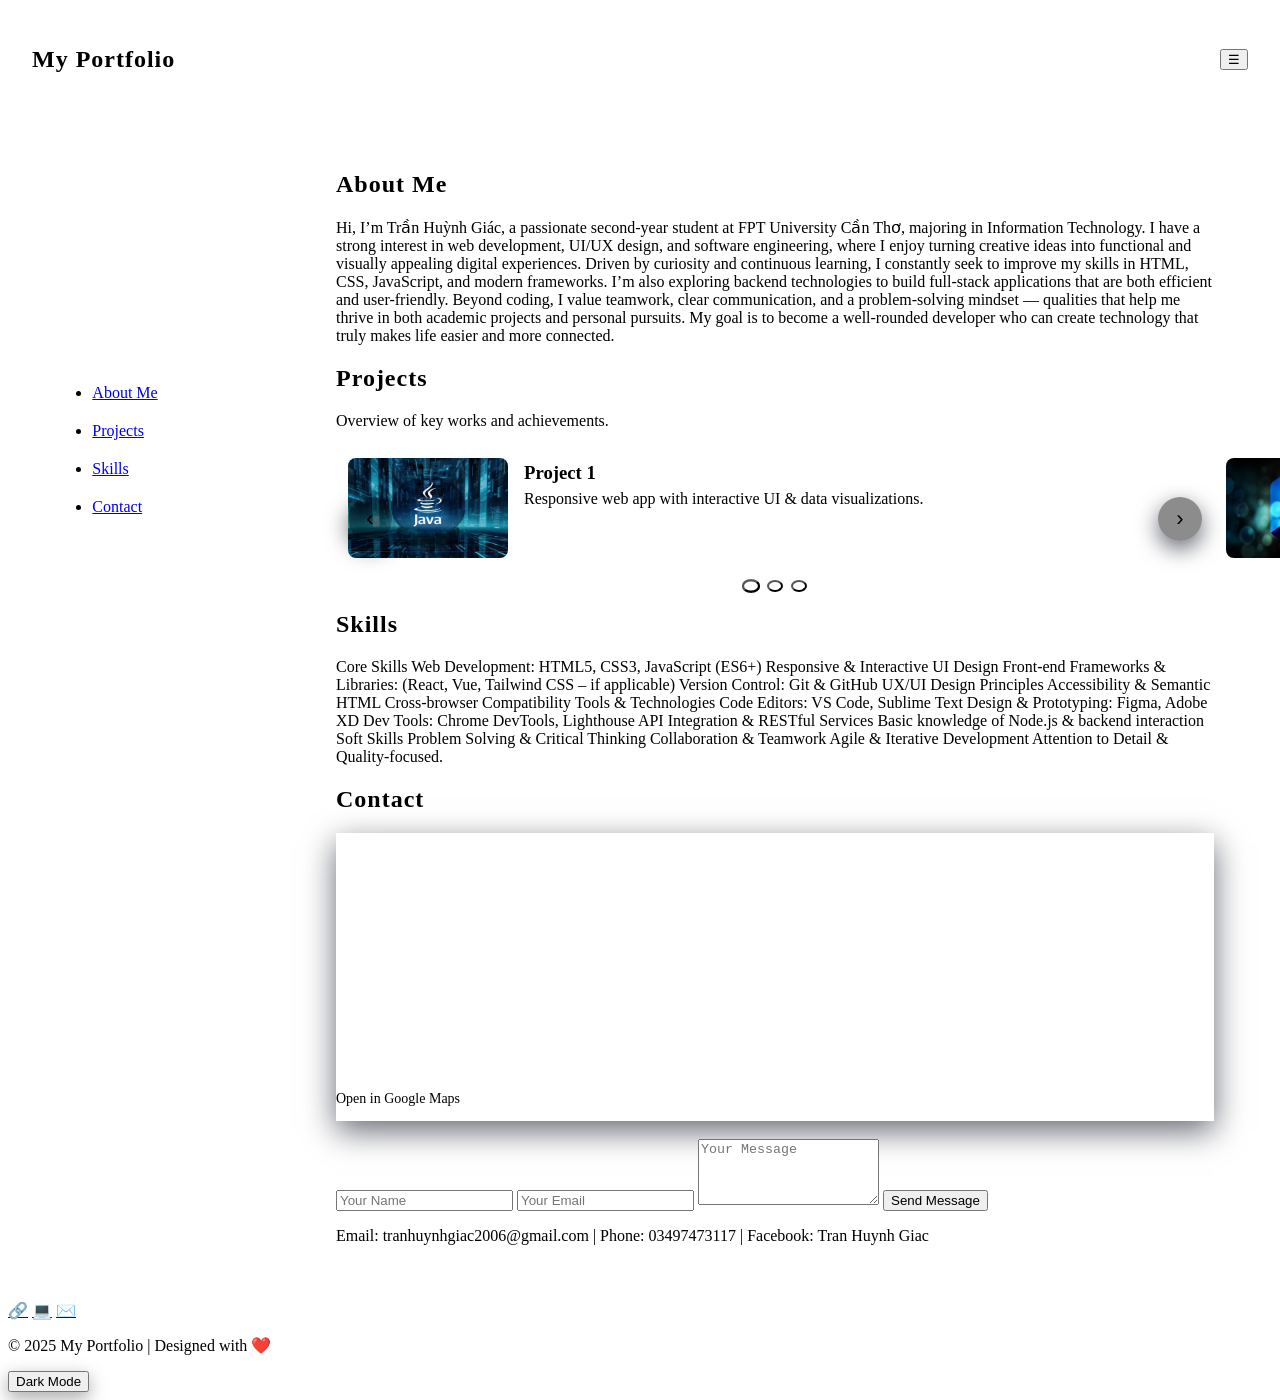
==== index.html @ c66e1636 "s" ====
<!DOCTYPE html>
<html lang="en">
<head>
  <meta charset="UTF-8">
  <meta name="viewport" content="width=device-width,initial-scale=1">
  <title>My Portfolio — Tran Huynh Giac - BiTrux</title>
  <meta name="description" content="Portfolio of LOQ — web developer and designer. Showcasing projects, skills, and ways to get in touch.">
  <meta name="keywords" content="portfolio, web developer, UI, UX, JavaScript, HTML, CSS, projects">
  <meta name="author" content="LOQ">
  <meta name="theme-color" content="#0b132b">
  <!-- preload main stylesheet for faster render -->
  <link rel="preload" href="css/main.css" as="style">
  <link href="https://fonts.googleapis.com/css2?family=Saira+Extra+Condensed:wght@400;600&display=swap" rel="stylesheet">
  <link rel="stylesheet" href="css/main.css">
  <link rel="stylesheet" href="css/style.css">

  <!-- Open Graph / Social Preview -->
  <meta property="og:title" content="My Portfolio — LOQ">
  <meta property="og:description" content="Portfolio of LOQ — web developer and designer. Explore projects, case studies and contact info.">
  <meta property="og:image" content="https://yourdomain.com/images/og-image.jpg">
  <meta property="og:type" content="website">
  <meta property="og:url" content="https://yourdomain.com/">

  <!-- Twitter Card -->
  <meta name="twitter:card" content="summary_large_image">
  <meta name="twitter:title" content="My Portfolio — LOQ">
  <meta name="twitter:description" content="Portfolio of LOQ — web developer and designer. Explore projects, case studies and contact info.">
  <meta name="twitter:image" content="https://yourdomain.com/images/og-image.jpg">

  <!-- Structured Data (JSON-LD) -->
  <script type="application/ld+json">
  {
    "@context": "https://schema.org",
    "@graph": [
      {
        "@type": "Person",
        "name": "LOQ",
        "url": "https://yourdomain.com/",
        "image": "https://yourdomain.com/images/og-image.jpg",
        "jobTitle": "Web Developer",
        "description": "Portfolio of LOQ — web developer and designer. Showcasing projects, skills, and ways to get in touch.",
        "sameAs": [
          "https://github.com/yourusername",
          "https://www.linkedin.com/in/yourprofile"
        ]
      },
      {
        "@type": "WebSite",
        "name": "My Portfolio — LOQ",
        "url": "https://yourdomain.com/",
        "description": "Portfolio of LOQ — web developer and designer. Explore projects, case studies and contact info.",
        "publisher": {
          "@type": "Organization",
          "name": "LOQ",
          "logo": {
            "@type": "ImageObject",
            "url": "https://yourdomain.com/images/og-image.jpg"
          }
        }
      }
    ]
  }
  </script>

  <!-- Favicon (replace with your favicon file) -->
  <link rel="icon" href="images/favicon.ico" type="image/x-icon">
</head>
<body data-theme="dark">
  <!-- Mobile Header -->
  <header>
    <h2>My Portfolio</h2>
    <button class="menu-toggle" aria-controls="sidebar" aria-expanded="false" aria-label="Toggle navigation menu" type="button">&#9776;</button>
  </header>

  <!-- Navigation -->
  <nav id="sidebar" role="navigation" aria-label="Main navigation">
    <ul>
      <li><a href="#about">About Me</a></li>
      <li><a href="#projects">Projects</a></li>
      <li><a href="#skills">Skills</a></li>
      <li><a href="#contact">Contact</a></li>
    </ul>
  </nav>

  <!-- Main Content -->
  <div class="container">
    <main role="main">
      <section id="about" class="reveal">
        <h1>About Me</h1>
        <p>Hi, I’m Trần Huỳnh Giác, a passionate second-year student at FPT University Cần Thơ, majoring in Information Technology.
I have a strong interest in web development, UI/UX design, and software engineering, where I enjoy turning creative ideas into functional and visually appealing digital experiences.

Driven by curiosity and continuous learning, I constantly seek to improve my skills in HTML, CSS, JavaScript, and modern frameworks. I’m also exploring backend technologies to build full-stack applications that are both efficient and user-friendly.

Beyond coding, I value teamwork, clear communication, and a problem-solving mindset — qualities that help me thrive in both academic projects and personal pursuits. My goal is to become a well-rounded developer who can create technology that truly makes life easier and more connected.</p>
      </section>

      <section id="projects" class="reveal">
        <h1>Projects</h1>
        <p>Overview of key works and achievements.</p>
        <!-- Carousel -->
        <div class="carousel" aria-roledescription="carousel">
          <div class="carousel-track">
            <div class="slide" role="group" aria-label="Project 1">
              <a href="project1.html" class="slide-link" aria-label="Open Project 1 details">
                <img class="slide-media" src="images/P1-1.jpg" alt="Project 1 screenshot" loading="lazy" decoding="async" width="480" height="300" />
                <div class="slide-content">
                  <h3>Project 1</h3>
                  <p class="project-desc">Responsive web app with interactive UI &amp; data visualizations.</p>
                  <span class="view-btn" role="presentation">View Details</span>
                </div>
              </a>
            </div>
            <div class="slide" role="group" aria-label="Project 2">
              <a href="project2.html" class="slide-link" aria-label="Open Project 2 details">
                <img class="slide-media" src="images/P2-1.jpg" alt="Project 2 screenshot" loading="lazy" decoding="async" width="480" height="300" />
                <div class="slide-content">
                  <h3>Project 2</h3>
                  <p class="project-desc">CMS-style project demonstrating API integration and auth.</p>
                  <span class="view-btn" role="presentation">View Details</span>
                </div>
              </a>
            </div>
            <div class="slide" role="group" aria-label="Project 3">
              <a href="project3.html" class="slide-link" aria-label="Open Project 3 details">
                <img class="slide-media" src="images/P3-1.jpg" alt="Project 3 illustration" loading="lazy" decoding="async" width="480" height="300" />
                <div class="slide-content">
                  <h3>Project 3</h3>
                  <p class="project-desc">Design-focused case study with prototypes &amp; usability improvements.</p>
                  <span class="view-btn" role="presentation">View Details</span>
                </div>
              </a>
            </div>
          </div>
          <button type="button" class="carousel-nav prev" aria-label="Previous slide">‹</button>
          <button type="button" class="carousel-nav next" aria-label="Next slide">›</button>
          <div class="carousel-dots" role="tablist" aria-label="Project slides"></div>
        </div>
      </section>

      <section id="skills" class="reveal">
        <h1>Skills</h1>
        <p>Core Skills

Web Development: HTML5, CSS3, JavaScript (ES6+)

Responsive & Interactive UI Design

Front-end Frameworks & Libraries: (React, Vue, Tailwind CSS – if applicable)

Version Control: Git & GitHub

UX/UI Design Principles

Accessibility & Semantic HTML

Cross-browser Compatibility

Tools & Technologies

Code Editors: VS Code, Sublime Text

Design & Prototyping: Figma, Adobe XD

Dev Tools: Chrome DevTools, Lighthouse

API Integration & RESTful Services

Basic knowledge of Node.js & backend interaction

Soft Skills

Problem Solving & Critical Thinking

Collaboration & Teamwork

Agile & Iterative Development

Attention to Detail & Quality-focused.</p>
      </section>

      <section id="contact" class="reveal">
        <h1>Contact</h1>
        <!-- Map: change the query (Hanoi, Vietnam) to your city/school if desired -->
        <div class="map-wrapper" role="region" aria-label="Location map">
          <iframe
            src="https://www.google.com/maps?q=CanTho,+Vietnam&output=embed"
            title="Map showing Hanoi, Vietnam"
            aria-label="Map showing Hanoi, Vietnam"
            loading="lazy"
            referrerpolicy="no-referrer-when-downgrade"
          ></iframe>
          <p class="map-link">
            <a href="https://www.google.com/maps?q=Hanoi,+Vietnam" target="_blank" rel="noopener noreferrer">Open in Google Maps</a>
          </p>
        </div>

        <form action="#" method="post" aria-label="Contact form">
          <label class="sr-only" for="contact-name">Your Name</label>
          <input id="contact-name" name="name" type="text" placeholder="Your Name" aria-label="Your name">

          <label class="sr-only" for="contact-email">Your Email</label>
          <input id="contact-email" name="email" type="email" placeholder="Your Email" aria-label="Your email">

          <label class="sr-only" for="contact-message">Your Message</label>
          <textarea id="contact-message" name="message" rows="4" placeholder="Your Message" aria-label="Your message"></textarea>

          <button type="submit">Send Message</button>
        </form>
        <p>Email: tranhuynhgiac2006@gmail.com | Phone: 03497473117 | Facebook: Tran Huynh Giac</p>
      </section>
    </main>
  </div>

  <script src="js/main.js" defer></script>
  <!-- inline script removed — functionality provided by js/main.js -->

  <!-- Footer -->
  <footer>
    <div class="social-links">
      <a href="#" aria-label="LinkedIn">🔗</a>
      <a href="#" aria-label="GitHub">💻</a>
      <a href="#" aria-label="Email">✉️</a>
    </div>
    <p>&copy; 2025 My Portfolio | Designed with ❤️</p>
  </footer>
</body>
</html>
---- css/main.css ----
/* === Updated design tokens (replace original :root block near top) === */
:root{
  --bg: #0b132b;
  --panel: #1c2541;
  --accent: #0096c9;
  --accent-contrast: #003e57;
  --secondary: #4bcffa;
  --text: #eef2f6;
  --muted: #9aa7c0;
  --muted-2: #6e7a90;
  --radius: 10px;
  --header-height: 64px;
  --container-max: 1200px;
  --transition-fast: 160ms;
  --transition-medium: 300ms;
  --shadow-soft: 0 6px 18px rgba(2,8,23,0.45);
  --focus-ring: 3px;
  --breakpoint-sm: 600px;
  --breakpoint-md: 768px;
  --nav-font-size: 16px;
  --nav-font-weight: 600;
  --nav-letter-spacing: 0.6px;
  --nav-gap: 12px;
  --nav-cta-padding: 10px 14px;
}

*{box-sizing:border-box}
body{
  margin:0;
  font-family:'Saira Extra Condensed',sans-serif;
  background:var(--bg);
  color:var(--text);
  -webkit-font-smoothing:antialiased;
  -moz-osx-font-smoothing:grayscale;
  line-height:1.5;
  scroll-behavior:smooth;
  padding-top: var(--header-height);
  overflow-x: hidden; /* Thêm dòng này để ngăn cuộn ngang */
}

/* header */
header,.site-header{display:flex;justify-content:space-between;align-items:center;padding:18px 24px;background:linear-gradient(180deg, rgba(28,37,65,0.92), var(--panel));position:sticky;top:0;z-index:100;transition:padding .3s ease,background-color .3s ease,box-shadow .3s ease}
header h2,.site-header .logo{transition:font-size .3s ease}
body.scrolled header,body.scrolled .site-header{padding:8px 20px;background:rgba(12,18,36,.98);box-shadow:0 6px 20px rgba(0,0,0,.55)}
body.scrolled header h2{font-size:18px}
body.scrolled .site-header .logo{font-size:16px}

/* layout */
.container{max-width:var(--container-max);margin:0 auto;padding:0 18px}
main{padding:40px 20px}
@media(min-width:768px){.container{display:flex}nav{width:250px;background:var(--panel);height:100vh;padding:20px;position:fixed;top:0;left:0;display:flex;flex-direction:column;justify-content:center;align-items:center}nav ul{display:flex;flex-direction:column;gap:20px;padding:0;margin:0}main{margin-left:270px;padding:40px}} 
@media(max-width:767px){header{padding:10px 20px}header h2{font-size:22px;color:var(--accent)}.menu-toggle{font-size:28px}nav{position:fixed;top:var(--header-height);left:0;width:100%;transform:translateY(-100%);transition:transform .3s;box-shadow:0 2px 10px rgba(0,0,0,.5)}nav.active{transform:translateY(0)}main{padding:80px 20px}}

/* typography & focus */
h1,h2{letter-spacing:1px}
a:focus,button:focus,input:focus{outline:3px solid var(--accent);outline-offset:3px}

/* nav links */
nav ul li a{
  text-decoration: none;
  color: var(--text);                /* higher contrast for readability */
  font-size: var(--nav-font-size);
  font-weight: var(--nav-font-weight);
  letter-spacing: var(--nav-letter-spacing);
  text-transform: none; /* set to uppercase if you prefer UI with caps */
  padding: 10px 14px;                 /* larger touch target */
  border-radius: 10px;                /* nicer hover/focus shape */
  display: inline-flex;             /* ensures padding applies */
  align-items: center;
  gap: 8px;
  transition: background var(--transition-fast), color var(--transition-fast), transform var(--transition-fast), box-shadow var(--transition-fast);
}
nav ul li a:hover,
nav ul li a:focus {
  background: rgba(255,255,255,0.03);
  color: var(--accent);
  transform: translateY(-2px);
  box-shadow: 0 6px 18px rgba(0,0,0,0.35);
}
/* visible active state for current page */
nav ul li a[aria-current="true"],
nav ul li a.active {
  background: linear-gradient(90deg, rgba(0,150,201,0.12), rgba(75,207,250,0.06));
  color: var(--accent);
  font-weight: 700;
  box-shadow: inset 0 -2px 0 rgba(0,0,0,0.06), 0 6px 18px rgba(0,0,0,0.28);
}

/* project card (single definition) */
.project-card{background:var(--panel);padding:20px;border-radius:10px;box-shadow:0 4px 10px rgba(0,0,0,.4);margin:15px 0;transition:transform .3s}
.project-card:hover{transform:translateY(-5px)}
.project-card a.project-link{display:block;color:inherit;text-decoration:none;padding:12px}
.project-card a.project-link h3{margin:0 0 6px;color:var(--text)}
.project-card .project-desc{color:var(--muted);margin-bottom:10px}
.view-btn{display:inline-block;background:linear-gradient(90deg,var(--accent),var(--secondary));border:none;box-shadow:var(--shadow-soft);color:#fff;padding:10px 14px;border-radius:10px;text-decoration:none;font-size:14px;transition:transform var(--transition-fast), box-shadow var(--transition-fast);font-weight:700;letter-spacing:.2px}
.view-btn:hover{transform:translateY(-3px);box-shadow:0 10px 30px rgba(0,0,0,0.45)}
.project-card a.project-link:focus{outline:3px solid var(--accent);outline-offset:4px}

/* back-home */
.back-home-button{position:fixed;top:calc(var(--header-height) + 12px);left:16px;background:var(--accent);color:#fff;padding:8px 12px;border-radius:10px;text-decoration:none;z-index:2200;box-shadow:0 6px 16px rgba(0,0,0,.4);font-weight:600;font-size:14px;transition:background .18s,transform .08s}
.back-home-button:hover{background:var(--secondary);transform:translateY(-2px)}
@media(max-width:480px){.back-home-button{top:12px;left:12px;padding:7px 10px;font-size:13px}}
@media (max-width: 767px) {
  :root { --header-height: 56px; }
  .back-home-button { top: calc(var(--header-height) + 8px); left: 12px; }
}

/* map */
.map-wrapper{width:100%;margin:12px 0 18px;border-radius:var(--radius);overflow:hidden;box-shadow:0 10px 30px rgba(2,8,23,.6)}
.map-wrapper iframe{display:block;width:100%;height:250px;border:0}
.map-link{margin-top:8px;font-size:14px}
.map-link a{color:var(--accent);text-decoration:none}
.map-link a:hover{color:var(--secondary);text-decoration:underline}
.map-placeholder{
  position:relative;
  width:100%;
  height:250px;
  display:flex; align-items:center; justify-content:center;
  border-radius: var(--radius); overflow:hidden;
  background: linear-gradient(135deg, rgba(0,0,0,0.22), rgba(0,0,0,0.12));
  box-shadow: var(--shadow-soft);
}
.map-placeholder img{ width:100%; height:100%; object-fit:cover; display:block; filter: contrast(.95) saturate(.95); }
.map-placeholder .load-map-btn{
  position:absolute; z-index:2;
  padding:10px 14px; border-radius:8px;
  background: rgba(0,0,0,0.6); color:#fff; border: 1px solid rgba(255,255,255,0.06);
  font-weight:700;
}

/* carousel */
.carousel{position:relative;width:100%;margin:12px 0;--arrow-size:44px}
.carousel-track{display:flex;transition:transform .45s cubic-bezier(.2,.9,.3,1);will-change:transform}
.slide{min-width:100%;flex-shrink:0;padding:12px;box-sizing:border-box;display:flex;gap:16px;align-items:center}
.slide-link{display:flex;gap:16px;align-items:center;text-decoration:none;color:inherit;width:100%}
.slide-media{width:160px;height:100px;background:linear-gradient(135deg,rgba(0,170,255,.12),rgba(75,207,250,.06));border-radius:8px;display:flex;align-items:center;justify-content:center;color:var(--accent);font-weight:700;font-size:14px;flex:0 0 160px}
.slide-content h3{margin:0 0 6px;color:var(--text)}
.slide-content .project-desc{margin:0 0 10px;color:var(--muted)}
.carousel-nav{position:absolute;top:50%;transform:translateY(-50%);width:var(--arrow-size);height:var(--arrow-size);border-radius:50%;border:none;background:rgba(0,0,0,0.45);color:var(--text);font-size:22px;display:flex;align-items:center;justify-content:center;cursor:pointer;box-shadow:0 8px 22px rgba(2,8,23,.6);transition:transform var(--transition-fast), background var(--transition-fast);z-index:5}
.carousel-nav:hover{transform:translateY(-6%)}
.carousel-nav.prev{left:12px}
.carousel-nav.next{right:12px}
.carousel-dots{display:flex;gap:8px;justify-content:center;margin-top:10px}
.carousel-dots button{width:12px;height:12px;background: rgba(255,255,255,0.08);border-radius:50%;}
.carousel-dots button[aria-selected="true"]{background: var(--text); transform: scale(1.15);}
@media(max-width:600px){.slide{flex-direction:column;align-items:flex-start}.slide-media{width:100%;height:140px;flex:0 0 auto}.carousel-nav.prev{left:8px}.carousel-nav.next{right:8px}}

/* Ensure media/images don't cause horizontal scroll */
img, iframe { max-width: 100%; height: auto; display: block; }

/* Very small screens: avoid overflow, reduce paddings & font-size */
@media (max-width: 374px) {
  header, .site-header { padding: 8px 12px; }
  header h2 { font-size: 18px; }
  main { padding: 12px 12px; }
  .slide-media { height: 110px; }
  .carousel-nav { --arrow-size: 36px; width: 36px; height: 36px; font-size: 18px; }
  nav ul li a { font-size: 18px; }
  .view-btn { padding: 6px 10px; font-size: 13px; }
  .back-home-button { padding: 6px 8px; font-size: 13px; }
}

/* Respect user preference for reduced motion */
@media (prefers-reduced-motion: reduce) {
  * { transition: none !important; animation: none !important; scroll-behavior: auto !important; }
}

/* hint to browser for smoother transforms */
.carousel-track {
  will-change: transform;
  backface-visibility: hidden;
  transform: translateZ(0);
}
.slide-media {
  image-rendering: optimizeQuality;
}

/* reveal */
.reveal{opacity:0;transform:translateY(24px);will-change:opacity, transform}
.reveal.active{opacity:1;transform:translateY(0)}

/* theme toggle & back to top button */
#backToTop {
  position: fixed;
  bottom: 30px;
  right: 30px;
  background-color: var(--accent);
  color: #fff;
  border: none;
  border-radius: 50%;
  width: 45px;
  height: 45px;
  font-size: 20px;
  cursor: pointer;
  display: none;
  transition: background 0.3s, transform 0.15s;
  z-index: 2200; /* ensure visible above other elements */
}
#backToTop:focus { outline: 3px solid var(--accent); outline-offset: 3px; }
#backToTop:hover { transform: translateY(-4px); }

.theme-toggle {
  position: fixed;
  bottom: 30px;
  left: 30px;
  background-color: var(--accent);
  border: none;
  color: #fff;
  border-radius: 20px;
  padding: 10px 15px;
  cursor: pointer;
  font-size: 14px;
  transition: background 0.3s, transform 0.12s;
  z-index: 2200;
}
.theme-toggle:hover { transform: translateY(-3px); }
.theme-toggle[aria-pressed="true"] { box-shadow: 0 6px 18px rgba(0,0,0,0.35); }

/* Responsive gallery: prevent overflow and ensure two-up on desktop */
.gallery { display:flex; flex-wrap:wrap; gap:12px; }
.gallery img { width:100%; max-width:calc(50% - 12px); height:auto; border-radius:var(--radius); object-fit:cover; display:block; }
@media (max-width: 600px) {
  .gallery img { max-width:100%; }
}

/* form focus utility handled in style.css */

/* Utility: screen-reader only */
.sr-only{
  position: absolute !important;
  width:1px; height:1px;
  padding:0; margin:-1px;
  overflow:hidden; clip:rect(0,0,0,0);
  white-space:nowrap; border:0;
}

/* Form controls: cleaner and accessible */
input[type="text"], input[type="email"], textarea, select {
  background: rgba(255,255,255,0.02);
  border: 1px solid rgba(255,255,255,0.06);
  padding: 10px 12px;
  border-radius: 8px;
  color: var(--text);
  width: 100%;
  transition: box-shadow var(--transition-fast), border-color var(--transition-fast);
}
input:focus, textarea:focus, select:focus { border-color: var(--accent); box-shadow: 0 6px 18px rgba(0,150,201,0.10); }

/* Small screens tweaks */
@media (max-width: 600px) {
  header, .site-header { padding:12px 16px; }
  .container { padding: 0 12px; }
  nav ul li a { padding: 12px 16px; font-size: 18px; }
}

/* Very small devices: reduce heavy visuals for perf */
@media (max-width: 420px) {
  .view-btn, .project-card, .carousel-nav { box-shadow: none; }
  .carousel-track { transition: none; }
}

/* Logo & header microcopy */
.logo {
  display:inline-flex;
  align-items:center;
  gap:10px;
  font-weight:800;
  letter-spacing:1px;
  font-size:20px;
  color:var(--text);
  text-decoration:none;
}
.logo img{ width:36px; height:36px; border-radius:8px; object-fit:cover; }

/* Mobile menu toggle (hamburger) */
.menu-toggle {
  background: transparent;
  border: 1px solid rgba(255,255,255,0.04);
  color: var(--text);
  padding: 8px 10px;
  border-radius: 10px;
  display: inline-flex;
  align-items: center;
  justify-content: center;
  gap:8px;
  cursor: pointer;
  font-size: 20px;
}
.menu-toggle:focus-visible { outline: var(--focus-ring) solid var(--accent); outline-offset: 3px; }

/* Skip link for keyboard users */
.skip-link {
  position: absolute;
  left: -9999px;
  top: auto;
  width: 1px;
  height: 1px;
  overflow: hidden;
}
.skip-link:focus,
.skip-link:active {
  left: 12px;
  top: 12px;
  width: auto;
  height: auto;
  background: var(--panel);
  color: var(--text);
  padding: 8px 12px;
  border-radius: 8px;
  z-index: 9999;
  box-shadow: var(--shadow-soft);
}

/* Projects grid - professional layout */
.projects-grid {
  display: grid;
  grid-template-columns: repeat(1,1fr);
  gap: 18px;
}
@media (min-width: 768px) {
  .projects-grid { grid-template-columns: repeat(2, 1fr);}
  #sidebar { position: fixed; top: var(--header-height); left: 0; width: 250px; height: calc(100vh - var(--header-height)); background: var(--panel); padding: 20px; display: flex; flex-direction: column; justify-content: center; align-items: center; z-index: 10 }
}
@media (min-width: 1100px) {
  .projects-grid { grid-template-columns: repeat(3, 1fr); }
}

/* Card minor polish */
.project-card {
  border: 1px solid rgba(255,255,255,0.03);
  overflow: hidden;
  transition: transform var(--transition-medium), box-shadow var(--transition-medium);
}
.project-card .project-meta { font-size:13px; color:var(--muted); margin-top:8px; }

/* Secondary / outline button */
.btn-secondary {
  display:inline-block;
  background: transparent;
  color: var(--text);
  border: 1px solid rgba(255,255,255,0.08);
  padding: 8px 12px;
  border-radius: 10px;
  transition: background var(--transition-fast), transform var(--transition-fast);
}
.btn-secondary:hover { background: rgba(255,255,255,0.02); transform: translateY(-2px); }

/* Form feedback */
.form-error {
  background: linear-gradient(90deg, rgba(255,40,40,0.06), rgba(255,40,40,0.02));
  border-left: 4px solid rgba(255,40,40,0.8);
  color: #ffdede;
  padding: 10px 12px;
  border-radius: 6px;
  margin-top: 8px;
  font-size: 14px;
}
.form-success {
  background: linear-gradient(90deg, rgba(16,200,120,0.06), rgba(16,200,120,0.02));
  border-left: 4px solid rgba(16,200,120,0.9);
  color: #e9fff4;
  padding: 10px 12px;
  border-radius: 6px;
  margin-top: 8px;
  font-size: 14px;
}

/* Footer & social */
footer {
  padding: 28px 18px;
  background: linear-gradient(180deg, rgba(8,12,20,0.95), rgba(15,20,32,0.98));
  color: var(--muted);
  border-top: 1px solid rgba(255,255,255,0.02);
}
.footer-inner { max-width: var(--container-max); margin: 0 auto; display:flex; gap:18px; align-items:center; justify-content:space-between; padding:0 12px; flex-wrap:wrap; }
.social-list { display:flex; gap:12px; align-items:center; }
.social-list a {
  display:inline-flex; align-items:center; justify-content:center;
  width:40px; height:40px; border-radius:8px;
  background: rgba(255,255,255,0.02); color:var(--text);
  text-decoration:none; transition: transform var(--transition-fast), background var(--transition-fast);
}
.social-list a:hover { transform: translateY(-4px); background: linear-gradient(90deg, rgba(255,255,255,0.03), rgba(255,255,255,0.01)); }

/* Back to top: visible toggle */
#backToTop.show { display: inline-flex; align-items:center; justify-content:center; }

/* Kbd styling */
kbd {
  background: rgba(255,255,255,0.04);
  border: 1px solid rgba(255,255,255,0.06);
  padding: 2px 6px;
  border-radius: 6px;
  font-weight:700;
  font-size: 12px;
}

/* Accessible focus styles for carousel controls & dots */
.carousel-nav:focus-visible,
.carousel-dots button:focus-visible {
  outline: var(--focus-ring) solid var(--accent);
  outline-offset: 3px;
  box-shadow: 0 8px 24px rgba(0,0,0,0.45);
}

/* Nav: refined typography, spacing and CTA button */
header .site-header,
header .site-header nav,
.site-header nav {
  display: flex;
  align-items: center;
  gap: var(--nav-gap);
}

/* centralize nav list presentation for both top header and sidebar */
nav ul {
  list-style: none;
  padding: 0;
  margin: 0;
  display: flex;
  gap: var(--nav-gap);
  align-items: center;
  flex-wrap: wrap;
}

/* individual nav item */
nav ul li {
  margin: 0;
}

/* small secondary nav button */
.nav-btn-secondary {
  background: transparent;
  border: 1px solid rgba(255,255,255,0.06);
  padding: 8px 10px;
  border-radius: 10px;
  color: var(--text);
  font-weight: 600;
}
.nav-btn-secondary:hover { background: rgba(255,255,255,0.02); transform: translateY(-2px); }

/* group for header actions (right side): theme toggle, CTA, menu toggle */
.nav-actions {
  display: inline-flex;
  align-items: center;
  gap: 10px;
}

/* CTA button design for header nav */
.nav-cta, .nav-cta:link, .nav-cta:visited {
  display: inline-flex;
  align-items: center;
  justify-content: center;
  padding: var(--nav-cta-padding);
  border-radius: 10px;
  background: linear-gradient(90deg, var(--accent), var(--secondary));
  color: #fff;
  font-weight: 800;
  text-decoration: none;
  border: none;
  box-shadow: var(--shadow-soft);
  transition: transform var(--transition-fast), box-shadow var(--transition-fast), filter var(--transition-fast);
}
.nav-cta:hover {
  transform: translateY(-3px);
  filter: saturate(1.03);
  box-shadow: 0 12px 30px rgba(0,0,0,0.45);
}
.nav-cta:focus-visible {
  outline: var(--focus-ring) solid var(--accent);
  outline-offset: 3px;
}

/* ===== Header-specific navigation (top bar) ===== */
/* Make header nav behave as a compact horizontal menu when placed in the top header */
.site-header {
  align-items: center;
  gap: 18px;
}

/* Header nav container: horizontal, no heavy background so it sits inline with logo */
.site-header nav {
  display: flex;
  align-items: center;
  gap: var(--nav-gap);
  background: transparent;
  padding: 0;
  margin-left: 8px;
}

/* Ensure the list inside header is horizontal and wraps nicely on small widths */
.site-header nav ul {
  display: flex;
  flex-direction: row;
  gap: var(--nav-gap);
  align-items: center;
  margin: 0;
  padding: 0;
}

/* Header link polish: slightly tighter padding for compact header but keeps good touch targets */
.site-header nav ul li a {
  padding: 8px 12px;
  border-radius: 8px;
  font-size: calc(var(--nav-font-size) - 1px);
  font-weight: 600;
  color: var(--text);
  background: transparent;
}

/* Hover / focus in header: subtle glow + accent color */
.site-header nav ul li a:hover,
.site-header nav ul li a:focus {
  background: rgba(255,255,255,0.035);
  color: var(--accent);
  transform: translateY(-1px);
  box-shadow: 0 6px 14px rgba(0,0,0,0.32);
}

/* Active/current item (header) — stronger visual */
.site-header nav ul li a[aria-current="true"],
.site-header nav ul li a.active {
  background: linear-gradient(90deg, rgba(0,150,201,0.10), rgba(75,207,250,0.04));
  color: var(--accent);
  font-weight: 700;
  box-shadow: inset 0 -2px 0 rgba(0,0,0,0.06);
}

/* Keep header actions (right side) aligned */
.site-header .nav-actions {
  margin-left: auto;
  display: inline-flex;
  gap: 10px;
  align-items: center;
}

/* Header CTA smaller padding to fit header layout but remain tappable */
.site-header .nav-cta {
  padding: 8px 12px;
  border-radius: 8px;
  font-size: 14px;
}

/* Mobile: stack header nav items when menu opens */
@media (max-width: 767px) {
  .site-header nav ul {
    flex-direction: column;
    gap: 8px;
    padding: 8px 6px;
  }
  .site-header .nav-cta { width: 100%; justify-content: center; }
}

/* Small screen refinement */
@media (max-width: 480px) {
  .logo { font-size:18px; }
  .menu-toggle { font-size:22px; padding:8px; }
  .footer-inner { padding:0 8px; gap:10px; }
}

/* ===== Header nav element styles (icons, labels, badges, dropdowns, search) ===== */
.site-header .nav-item {
  position: relative;
  display: inline-flex;
  align-items: center;
  gap: 8px;
  padding: 8px 10px;
  border-radius: 8px;
  cursor: pointer;
  color: var(--text);
  transition: background var(--transition-fast), color var(--transition-fast), transform var(--transition-fast), box-shadow var(--transition-fast);
  user-select: none;
}

/* Icon inside nav items (use inline SVG or <i> element) */
.site-header .nav-item .nav-icon {
  width: 18px;
  height: 18px;
  display: inline-flex;
  align-items: center;
  justify-content: center;
  color: var(--muted-2);
  flex: 0 0 18px;
}

/* Label text */
.site-header .nav-item .nav-label {
  font-size: 14px;
  font-weight: 600;
  color: inherit;
  white-space: nowrap;
}

/* small notification badge */
.site-header .nav-badge {
  display: inline-block;
  min-width: 20px;
  padding: 2px 6px;
  font-size: 12px;
  font-weight: 700;
  border-radius: 999px;
  background: var(--secondary);
  color: #08141a; /* darkish text to contrast light badges across themes */
  box-shadow: 0 6px 18px rgba(0,0,0,0.22);
}

/* hover / focus for nav items */
.site-header .nav-item:hover,
.site-header .nav-item:focus-within {
  background: rgba(255,255,255,0.035);
  color: var(--accent);
  transform: translateY(-1px);
  box-shadow: 0 8px 20px rgba(0,0,0,0.28);
}

/* accessible focus ring */
.site-header .nav-item:focus-visible {
  outline: var(--focus-ring) solid var(--accent);
  outline-offset: 4px;
  border-radius: 8px;
}

/* Dropdown panel for items that open a submenu */
.nav-dropdown {
  position: absolute;
  top: calc(100% + 8px);
  left: 0;
  min-width: 220px;
  background: linear-gradient(180deg, rgba(28,37,65,0.96), var(--panel));
  border-radius: 10px;
  padding: 8px;
  box-shadow: var(--shadow-soft);
  display: none;
  z-index: 120;
  border: 1px solid rgba(255,255,255,0.03);
}

/* show dropdown when parent has .open */
.site-header .nav-item.open > .nav-dropdown { display: block; }

/* dropdown link styles */
.nav-dropdown a {
  display: block;
  padding: 8px 10px;
  color: var(--text);
  text-decoration: none;
  border-radius: 6px;
  transition: background var(--transition-fast), color var(--transition-fast);
}
.nav-dropdown a:hover,
.nav-dropdown a:focus { background: rgba(255,255,255,0.02); color: var(--accent); }

/* inline search inside header */
.site-header .nav-search {
  display: inline-flex;
  align-items: center;
  gap: 8px;
  padding: 6px 8px;
  border-radius: 8px;
  background: rgba(255,255,255,0.02);
  border: 1px solid rgba(255,255,255,0.03);
}
.site-header .nav-search input {
  background: transparent;
  border: none;
  color: var(--text);
  padding: 4px 6px;
  font-size: 14px;
  min-width: 120px;
}
.site-header .nav-search input::placeholder { color: var(--muted-2); }
.site-header .nav-search input:focus { outline: none; }

/* small caret icon for items with submenu */
.site-header .nav-item .caret {
  width: 12px; height: 12px; display:inline-block; color:var(--muted-2);
  transform-origin: center;
  transition: transform var(--transition-fast);
}
.site-header .nav-item.open .caret { transform: rotate(180deg); color: var(--accent); }

/* compact variant for header (used when space is tight) */
.site-header.compact .nav-item { padding: 6px 8px; }
.site-header.compact .nav-search input { min-width: 80px; }

/* responsive adjustments */
@media (max-width: 767px) {
  .site-header .nav-item { width: 100%; padding: 10px 12px; }
  .site-header .nav-label { font-size: 15px; }
  .site-header .nav-badge { margin-left: auto; }
  .nav-dropdown { position: static; box-shadow: none; border: none; margin-top: 6px; }
  .site-header .nav-search { width: 100%; padding: 8px; }
}

/* ===== Header nav element refinements (icons, svg, dropdown animation, aria states) ===== */

/* Make inline SVGs inherit the current color for easy theming */
.site-header .nav-icon,
.site-header .nav-icon svg {
  width: 18px;
  height: 18px;
  display: inline-block;
  flex: 0 0 18px;
  color: var(--muted-2);
  fill: currentColor;              /* svg icons use currentColor */
}

/* stronger icon color on hover/focus */
.site-header .nav-item:hover .nav-icon,
.site-header .nav-item:focus-within .nav-icon {
  color: var(--accent);
}

/* Truncate long labels on narrow headers */
.site-header .nav-label {
  max-width: 160px;
  overflow: hidden;
  text-overflow: ellipsis;
  white-space: nowrap;
  display: inline-block;
}

/* Badge contrast: ensure readable on all themes */
.site-header .nav-badge {
  background: var(--secondary);
  color: #08141a; /* darkish text to contrast light badges across themes */
  font-size: 12px;
  padding: 2px 6px;
  min-width: 20px;
  text-align: center;
}

/* Animated dropdown reveal (subtle and prefers-reduced-motion aware) */
.nav-dropdown {
  opacity: 0;
  transform: translateY(6px) scale(0.995);
  transition: opacity var(--transition-fast) ease, transform var(--transition-fast) ease;
  will-change: opacity, transform;
}
.site-header .nav-item.open > .nav-dropdown {
  display: block;
  opacity: 1;
  transform: translateY(0) scale(1);
}

/* aria-expanded state styling for clickable items */
.site-header .nav-item[aria-expanded="true"] {
  background: linear-gradient(90deg, rgba(0,150,201,0.06), rgba(75,207,250,0.03));
  color: var(--accent);
  box-shadow: 0 8px 20px rgba(0,0,0,0.22);
}

/* keyboard users: make nav-item focus more visible when using keyboard navigation */
.site-header .nav-item:focus-visible {
  outline: var(--focus-ring) solid var(--accent);
  outline-offset: 4px;
  border-radius: 8px;
}

/* Compact / small-screen label behavior */
@media (max-width: 480px) {
  .site-header .nav-label { display: none; } /* show only icons on very small screens */
  .site-header .nav-item { padding: 8px; }
  .site-header .nav-icon { width: 20px; height: 20px; flex: 0 0 20px; }
}

/* Accessibility: ensure dropdown is visually hidden when not open (fallback) */
.site-header .nav-item .nav-dropdown[aria-hidden="true"] { display: none !important; }
---- css/main.css ----
/* === Updated design tokens (replace original :root block near top) === */
:root{
  --bg: #0b132b;
  --panel: #1c2541;
  --accent: #0096c9;
  --accent-contrast: #003e57;
  --secondary: #4bcffa;
  --text: #eef2f6;
  --muted: #9aa7c0;
  --muted-2: #6e7a90;
  --radius: 10px;
  --header-height: 64px;
  --container-max: 1200px;
  --transition-fast: 160ms;
  --transition-medium: 300ms;
  --shadow-soft: 0 6px 18px rgba(2,8,23,0.45);
  --focus-ring: 3px;
  --breakpoint-sm: 600px;
  --breakpoint-md: 768px;
  --nav-font-size: 16px;
  --nav-font-weight: 600;
  --nav-letter-spacing: 0.6px;
  --nav-gap: 12px;
  --nav-cta-padding: 10px 14px;
}

*{box-sizing:border-box}
body{
  margin:0;
  font-family:'Saira Extra Condensed',sans-serif;
  background:var(--bg);
  color:var(--text);
  -webkit-font-smoothing:antialiased;
  -moz-osx-font-smoothing:grayscale;
  line-height:1.5;
  scroll-behavior:smooth;
  padding-top: var(--header-height);
  overflow-x: hidden; /* Thêm dòng này để ngăn cuộn ngang */
}

/* header */
header,.site-header{display:flex;justify-content:space-between;align-items:center;padding:18px 24px;background:linear-gradient(180deg, rgba(28,37,65,0.92), var(--panel));position:sticky;top:0;z-index:100;transition:padding .3s ease,background-color .3s ease,box-shadow .3s ease}
header h2,.site-header .logo{transition:font-size .3s ease}
body.scrolled header,body.scrolled .site-header{padding:8px 20px;background:rgba(12,18,36,.98);box-shadow:0 6px 20px rgba(0,0,0,.55)}
body.scrolled header h2{font-size:18px}
body.scrolled .site-header .logo{font-size:16px}

/* layout */
.container{max-width:var(--container-max);margin:0 auto;padding:0 18px}
main{padding:40px 20px}
@media(min-width:768px){.container{display:flex}nav{width:250px;background:var(--panel);height:100vh;padding:20px;position:fixed;top:0;left:0;display:flex;flex-direction:column;justify-content:center;align-items:center}nav ul{display:flex;flex-direction:column;gap:20px;padding:0;margin:0}main{margin-left:270px;padding:40px}} 
@media(max-width:767px){header{padding:10px 20px}header h2{font-size:22px;color:var(--accent)}.menu-toggle{font-size:28px}nav{position:fixed;top:var(--header-height);left:0;width:100%;transform:translateY(-100%);transition:transform .3s;box-shadow:0 2px 10px rgba(0,0,0,.5)}nav.active{transform:translateY(0)}main{padding:80px 20px}}

/* typography & focus */
h1,h2{letter-spacing:1px}
a:focus,button:focus,input:focus{outline:3px solid var(--accent);outline-offset:3px}

/* nav links */
nav ul li a{
  text-decoration: none;
  color: var(--text);                /* higher contrast for readability */
  font-size: var(--nav-font-size);
  font-weight: var(--nav-font-weight);
  letter-spacing: var(--nav-letter-spacing);
  text-transform: none; /* set to uppercase if you prefer UI with caps */
  padding: 10px 14px;                 /* larger touch target */
  border-radius: 10px;                /* nicer hover/focus shape */
  display: inline-flex;             /* ensures padding applies */
  align-items: center;
  gap: 8px;
  transition: background var(--transition-fast), color var(--transition-fast), transform var(--transition-fast), box-shadow var(--transition-fast);
}
nav ul li a:hover,
nav ul li a:focus {
  background: rgba(255,255,255,0.03);
  color: var(--accent);
  transform: translateY(-2px);
  box-shadow: 0 6px 18px rgba(0,0,0,0.35);
}
/* visible active state for current page */
nav ul li a[aria-current="true"],
nav ul li a.active {
  background: linear-gradient(90deg, rgba(0,150,201,0.12), rgba(75,207,250,0.06));
  color: var(--accent);
  font-weight: 700;
  box-shadow: inset 0 -2px 0 rgba(0,0,0,0.06), 0 6px 18px rgba(0,0,0,0.28);
}

/* project card (single definition) */
.project-card{background:var(--panel);padding:20px;border-radius:10px;box-shadow:0 4px 10px rgba(0,0,0,.4);margin:15px 0;transition:transform .3s}
.project-card:hover{transform:translateY(-5px)}
.project-card a.project-link{display:block;color:inherit;text-decoration:none;padding:12px}
.project-card a.project-link h3{margin:0 0 6px;color:var(--text)}
.project-card .project-desc{color:var(--muted);margin-bottom:10px}
.view-btn{display:inline-block;background:linear-gradient(90deg,var(--accent),var(--secondary));border:none;box-shadow:var(--shadow-soft);color:#fff;padding:10px 14px;border-radius:10px;text-decoration:none;font-size:14px;transition:transform var(--transition-fast), box-shadow var(--transition-fast);font-weight:700;letter-spacing:.2px}
.view-btn:hover{transform:translateY(-3px);box-shadow:0 10px 30px rgba(0,0,0,0.45)}
.project-card a.project-link:focus{outline:3px solid var(--accent);outline-offset:4px}

/* back-home */
.back-home-button{position:fixed;top:calc(var(--header-height) + 12px);left:16px;background:var(--accent);color:#fff;padding:8px 12px;border-radius:10px;text-decoration:none;z-index:2200;box-shadow:0 6px 16px rgba(0,0,0,.4);font-weight:600;font-size:14px;transition:background .18s,transform .08s}
.back-home-button:hover{background:var(--secondary);transform:translateY(-2px)}
@media(max-width:480px){.back-home-button{top:12px;left:12px;padding:7px 10px;font-size:13px}}
@media (max-width: 767px) {
  :root { --header-height: 56px; }
  .back-home-button { top: calc(var(--header-height) + 8px); left: 12px; }
}

/* map */
.map-wrapper{width:100%;margin:12px 0 18px;border-radius:var(--radius);overflow:hidden;box-shadow:0 10px 30px rgba(2,8,23,.6)}
.map-wrapper iframe{display:block;width:100%;height:250px;border:0}
.map-link{margin-top:8px;font-size:14px}
.map-link a{color:var(--accent);text-decoration:none}
.map-link a:hover{color:var(--secondary);text-decoration:underline}
.map-placeholder{
  position:relative;
  width:100%;
  height:250px;
  display:flex; align-items:center; justify-content:center;
  border-radius: var(--radius); overflow:hidden;
  background: linear-gradient(135deg, rgba(0,0,0,0.22), rgba(0,0,0,0.12));
  box-shadow: var(--shadow-soft);
}
.map-placeholder img{ width:100%; height:100%; object-fit:cover; display:block; filter: contrast(.95) saturate(.95); }
.map-placeholder .load-map-btn{
  position:absolute; z-index:2;
  padding:10px 14px; border-radius:8px;
  background: rgba(0,0,0,0.6); color:#fff; border: 1px solid rgba(255,255,255,0.06);
  font-weight:700;
}

/* carousel */
.carousel{position:relative;width:100%;margin:12px 0;--arrow-size:44px}
.carousel-track{display:flex;transition:transform .45s cubic-bezier(.2,.9,.3,1);will-change:transform}
.slide{min-width:100%;flex-shrink:0;padding:12px;box-sizing:border-box;display:flex;gap:16px;align-items:center}
.slide-link{display:flex;gap:16px;align-items:center;text-decoration:none;color:inherit;width:100%}
.slide-media{width:160px;height:100px;background:linear-gradient(135deg,rgba(0,170,255,.12),rgba(75,207,250,.06));border-radius:8px;display:flex;align-items:center;justify-content:center;color:var(--accent);font-weight:700;font-size:14px;flex:0 0 160px}
.slide-content h3{margin:0 0 6px;color:var(--text)}
.slide-content .project-desc{margin:0 0 10px;color:var(--muted)}
.carousel-nav{position:absolute;top:50%;transform:translateY(-50%);width:var(--arrow-size);height:var(--arrow-size);border-radius:50%;border:none;background:rgba(0,0,0,0.45);color:var(--text);font-size:22px;display:flex;align-items:center;justify-content:center;cursor:pointer;box-shadow:0 8px 22px rgba(2,8,23,.6);transition:transform var(--transition-fast), background var(--transition-fast);z-index:5}
.carousel-nav:hover{transform:translateY(-6%)}
.carousel-nav.prev{left:12px}
.carousel-nav.next{right:12px}
.carousel-dots{display:flex;gap:8px;justify-content:center;margin-top:10px}
.carousel-dots button{width:12px;height:12px;background: rgba(255,255,255,0.08);border-radius:50%;}
.carousel-dots button[aria-selected="true"]{background: var(--text); transform: scale(1.15);}
@media(max-width:600px){.slide{flex-direction:column;align-items:flex-start}.slide-media{width:100%;height:140px;flex:0 0 auto}.carousel-nav.prev{left:8px}.carousel-nav.next{right:8px}}

/* Ensure media/images don't cause horizontal scroll */
img, iframe { max-width: 100%; height: auto; display: block; }

/* Very small screens: avoid overflow, reduce paddings & font-size */
@media (max-width: 374px) {
  header, .site-header { padding: 8px 12px; }
  header h2 { font-size: 18px; }
  main { padding: 12px 12px; }
  .slide-media { height: 110px; }
  .carousel-nav { --arrow-size: 36px; width: 36px; height: 36px; font-size: 18px; }
  nav ul li a { font-size: 18px; }
  .view-btn { padding: 6px 10px; font-size: 13px; }
  .back-home-button { padding: 6px 8px; font-size: 13px; }
}

/* Respect user preference for reduced motion */
@media (prefers-reduced-motion: reduce) {
  * { transition: none !important; animation: none !important; scroll-behavior: auto !important; }
}

/* hint to browser for smoother transforms */
.carousel-track {
  will-change: transform;
  backface-visibility: hidden;
  transform: translateZ(0);
}
.slide-media {
  image-rendering: optimizeQuality;
}

/* reveal */
.reveal{opacity:0;transform:translateY(24px);will-change:opacity, transform}
.reveal.active{opacity:1;transform:translateY(0)}

/* theme toggle & back to top button */
#backToTop {
  position: fixed;
  bottom: 30px;
  right: 30px;
  background-color: var(--accent);
  color: #fff;
  border: none;
  border-radius: 50%;
  width: 45px;
  height: 45px;
  font-size: 20px;
  cursor: pointer;
  display: none;
  transition: background 0.3s, transform 0.15s;
  z-index: 2200; /* ensure visible above other elements */
}
#backToTop:focus { outline: 3px solid var(--accent); outline-offset: 3px; }
#backToTop:hover { transform: translateY(-4px); }

.theme-toggle {
  position: fixed;
  bottom: 30px;
  left: 30px;
  background-color: var(--accent);
  border: none;
  color: #fff;
  border-radius: 20px;
  padding: 10px 15px;
  cursor: pointer;
  font-size: 14px;
  transition: background 0.3s, transform 0.12s;
  z-index: 2200;
}
.theme-toggle:hover { transform: translateY(-3px); }
.theme-toggle[aria-pressed="true"] { box-shadow: 0 6px 18px rgba(0,0,0,0.35); }

/* Responsive gallery: prevent overflow and ensure two-up on desktop */
.gallery { display:flex; flex-wrap:wrap; gap:12px; }
.gallery img { width:100%; max-width:calc(50% - 12px); height:auto; border-radius:var(--radius); object-fit:cover; display:block; }
@media (max-width: 600px) {
  .gallery img { max-width:100%; }
}

/* form focus utility handled in style.css */

/* Utility: screen-reader only */
.sr-only{
  position: absolute !important;
  width:1px; height:1px;
  padding:0; margin:-1px;
  overflow:hidden; clip:rect(0,0,0,0);
  white-space:nowrap; border:0;
}

/* Form controls: cleaner and accessible */
input[type="text"], input[type="email"], textarea, select {
  background: rgba(255,255,255,0.02);
  border: 1px solid rgba(255,255,255,0.06);
  padding: 10px 12px;
  border-radius: 8px;
  color: var(--text);
  width: 100%;
  transition: box-shadow var(--transition-fast), border-color var(--transition-fast);
}
input:focus, textarea:focus, select:focus { border-color: var(--accent); box-shadow: 0 6px 18px rgba(0,150,201,0.10); }

/* Small screens tweaks */
@media (max-width: 600px) {
  header, .site-header { padding:12px 16px; }
  .container { padding: 0 12px; }
  nav ul li a { padding: 12px 16px; font-size: 18px; }
}

/* Very small devices: reduce heavy visuals for perf */
@media (max-width: 420px) {
  .view-btn, .project-card, .carousel-nav { box-shadow: none; }
  .carousel-track { transition: none; }
}

/* Logo & header microcopy */
.logo {
  display:inline-flex;
  align-items:center;
  gap:10px;
  font-weight:800;
  letter-spacing:1px;
  font-size:20px;
  color:var(--text);
  text-decoration:none;
}
.logo img{ width:36px; height:36px; border-radius:8px; object-fit:cover; }

/* Mobile menu toggle (hamburger) */
.menu-toggle {
  background: transparent;
  border: 1px solid rgba(255,255,255,0.04);
  color: var(--text);
  padding: 8px 10px;
  border-radius: 10px;
  display: inline-flex;
  align-items: center;
  justify-content: center;
  gap:8px;
  cursor: pointer;
  font-size: 20px;
}
.menu-toggle:focus-visible { outline: var(--focus-ring) solid var(--accent); outline-offset: 3px; }

/* Skip link for keyboard users */
.skip-link {
  position: absolute;
  left: -9999px;
  top: auto;
  width: 1px;
  height: 1px;
  overflow: hidden;
}
.skip-link:focus,
.skip-link:active {
  left: 12px;
  top: 12px;
  width: auto;
  height: auto;
  background: var(--panel);
  color: var(--text);
  padding: 8px 12px;
  border-radius: 8px;
  z-index: 9999;
  box-shadow: var(--shadow-soft);
}

/* Projects grid - professional layout */
.projects-grid {
  display: grid;
  grid-template-columns: repeat(1,1fr);
  gap: 18px;
}
@media (min-width: 768px) {
  .projects-grid { grid-template-columns: repeat(2, 1fr);}
  #sidebar { position: fixed; top: var(--header-height); left: 0; width: 250px; height: calc(100vh - var(--header-height)); background: var(--panel); padding: 20px; display: flex; flex-direction: column; justify-content: center; align-items: center; z-index: 10 }
}
@media (min-width: 1100px) {
  .projects-grid { grid-template-columns: repeat(3, 1fr); }
}

/* Card minor polish */
.project-card {
  border: 1px solid rgba(255,255,255,0.03);
  overflow: hidden;
  transition: transform var(--transition-medium), box-shadow var(--transition-medium);
}
.project-card .project-meta { font-size:13px; color:var(--muted); margin-top:8px; }

/* Secondary / outline button */
.btn-secondary {
  display:inline-block;
  background: transparent;
  color: var(--text);
  border: 1px solid rgba(255,255,255,0.08);
  padding: 8px 12px;
  border-radius: 10px;
  transition: background var(--transition-fast), transform var(--transition-fast);
}
.btn-secondary:hover { background: rgba(255,255,255,0.02); transform: translateY(-2px); }

/* Form feedback */
.form-error {
  background: linear-gradient(90deg, rgba(255,40,40,0.06), rgba(255,40,40,0.02));
  border-left: 4px solid rgba(255,40,40,0.8);
  color: #ffdede;
  padding: 10px 12px;
  border-radius: 6px;
  margin-top: 8px;
  font-size: 14px;
}
.form-success {
  background: linear-gradient(90deg, rgba(16,200,120,0.06), rgba(16,200,120,0.02));
  border-left: 4px solid rgba(16,200,120,0.9);
  color: #e9fff4;
  padding: 10px 12px;
  border-radius: 6px;
  margin-top: 8px;
  font-size: 14px;
}

/* Footer & social */
footer {
  padding: 28px 18px;
  background: linear-gradient(180deg, rgba(8,12,20,0.95), rgba(15,20,32,0.98));
  color: var(--muted);
  border-top: 1px solid rgba(255,255,255,0.02);
}
.footer-inner { max-width: var(--container-max); margin: 0 auto; display:flex; gap:18px; align-items:center; justify-content:space-between; padding:0 12px; flex-wrap:wrap; }
.social-list { display:flex; gap:12px; align-items:center; }
.social-list a {
  display:inline-flex; align-items:center; justify-content:center;
  width:40px; height:40px; border-radius:8px;
  background: rgba(255,255,255,0.02); color:var(--text);
  text-decoration:none; transition: transform var(--transition-fast), background var(--transition-fast);
}
.social-list a:hover { transform: translateY(-4px); background: linear-gradient(90deg, rgba(255,255,255,0.03), rgba(255,255,255,0.01)); }

/* Back to top: visible toggle */
#backToTop.show { display: inline-flex; align-items:center; justify-content:center; }

/* Kbd styling */
kbd {
  background: rgba(255,255,255,0.04);
  border: 1px solid rgba(255,255,255,0.06);
  padding: 2px 6px;
  border-radius: 6px;
  font-weight:700;
  font-size: 12px;
}

/* Accessible focus styles for carousel controls & dots */
.carousel-nav:focus-visible,
.carousel-dots button:focus-visible {
  outline: var(--focus-ring) solid var(--accent);
  outline-offset: 3px;
  box-shadow: 0 8px 24px rgba(0,0,0,0.45);
}

/* Nav: refined typography, spacing and CTA button */
header .site-header,
header .site-header nav,
.site-header nav {
  display: flex;
  align-items: center;
  gap: var(--nav-gap);
}

/* centralize nav list presentation for both top header and sidebar */
nav ul {
  list-style: none;
  padding: 0;
  margin: 0;
  display: flex;
  gap: var(--nav-gap);
  align-items: center;
  flex-wrap: wrap;
}

/* individual nav item */
nav ul li {
  margin: 0;
}

/* small secondary nav button */
.nav-btn-secondary {
  background: transparent;
  border: 1px solid rgba(255,255,255,0.06);
  padding: 8px 10px;
  border-radius: 10px;
  color: var(--text);
  font-weight: 600;
}
.nav-btn-secondary:hover { background: rgba(255,255,255,0.02); transform: translateY(-2px); }

/* group for header actions (right side): theme toggle, CTA, menu toggle */
.nav-actions {
  display: inline-flex;
  align-items: center;
  gap: 10px;
}

/* CTA button design for header nav */
.nav-cta, .nav-cta:link, .nav-cta:visited {
  display: inline-flex;
  align-items: center;
  justify-content: center;
  padding: var(--nav-cta-padding);
  border-radius: 10px;
  background: linear-gradient(90deg, var(--accent), var(--secondary));
  color: #fff;
  font-weight: 800;
  text-decoration: none;
  border: none;
  box-shadow: var(--shadow-soft);
  transition: transform var(--transition-fast), box-shadow var(--transition-fast), filter var(--transition-fast);
}
.nav-cta:hover {
  transform: translateY(-3px);
  filter: saturate(1.03);
  box-shadow: 0 12px 30px rgba(0,0,0,0.45);
}
.nav-cta:focus-visible {
  outline: var(--focus-ring) solid var(--accent);
  outline-offset: 3px;
}

/* ===== Header-specific navigation (top bar) ===== */
/* Make header nav behave as a compact horizontal menu when placed in the top header */
.site-header {
  align-items: center;
  gap: 18px;
}

/* Header nav container: horizontal, no heavy background so it sits inline with logo */
.site-header nav {
  display: flex;
  align-items: center;
  gap: var(--nav-gap);
  background: transparent;
  padding: 0;
  margin-left: 8px;
}

/* Ensure the list inside header is horizontal and wraps nicely on small widths */
.site-header nav ul {
  display: flex;
  flex-direction: row;
  gap: var(--nav-gap);
  align-items: center;
  margin: 0;
  padding: 0;
}

/* Header link polish: slightly tighter padding for compact header but keeps good touch targets */
.site-header nav ul li a {
  padding: 8px 12px;
  border-radius: 8px;
  font-size: calc(var(--nav-font-size) - 1px);
  font-weight: 600;
  color: var(--text);
  background: transparent;
}

/* Hover / focus in header: subtle glow + accent color */
.site-header nav ul li a:hover,
.site-header nav ul li a:focus {
  background: rgba(255,255,255,0.035);
  color: var(--accent);
  transform: translateY(-1px);
  box-shadow: 0 6px 14px rgba(0,0,0,0.32);
}

/* Active/current item (header) — stronger visual */
.site-header nav ul li a[aria-current="true"],
.site-header nav ul li a.active {
  background: linear-gradient(90deg, rgba(0,150,201,0.10), rgba(75,207,250,0.04));
  color: var(--accent);
  font-weight: 700;
  box-shadow: inset 0 -2px 0 rgba(0,0,0,0.06);
}

/* Keep header actions (right side) aligned */
.site-header .nav-actions {
  margin-left: auto;
  display: inline-flex;
  gap: 10px;
  align-items: center;
}

/* Header CTA smaller padding to fit header layout but remain tappable */
.site-header .nav-cta {
  padding: 8px 12px;
  border-radius: 8px;
  font-size: 14px;
}

/* Mobile: stack header nav items when menu opens */
@media (max-width: 767px) {
  .site-header nav ul {
    flex-direction: column;
    gap: 8px;
    padding: 8px 6px;
  }
  .site-header .nav-cta { width: 100%; justify-content: center; }
}

/* Small screen refinement */
@media (max-width: 480px) {
  .logo { font-size:18px; }
  .menu-toggle { font-size:22px; padding:8px; }
  .footer-inner { padding:0 8px; gap:10px; }
}

/* ===== Header nav element styles (icons, labels, badges, dropdowns, search) ===== */
.site-header .nav-item {
  position: relative;
  display: inline-flex;
  align-items: center;
  gap: 8px;
  padding: 8px 10px;
  border-radius: 8px;
  cursor: pointer;
  color: var(--text);
  transition: background var(--transition-fast), color var(--transition-fast), transform var(--transition-fast), box-shadow var(--transition-fast);
  user-select: none;
}

/* Icon inside nav items (use inline SVG or <i> element) */
.site-header .nav-item .nav-icon {
  width: 18px;
  height: 18px;
  display: inline-flex;
  align-items: center;
  justify-content: center;
  color: var(--muted-2);
  flex: 0 0 18px;
}

/* Label text */
.site-header .nav-item .nav-label {
  font-size: 14px;
  font-weight: 600;
  color: inherit;
  white-space: nowrap;
}

/* small notification badge */
.site-header .nav-badge {
  display: inline-block;
  min-width: 20px;
  padding: 2px 6px;
  font-size: 12px;
  font-weight: 700;
  border-radius: 999px;
  background: var(--secondary);
  color: #08141a; /* darkish text to contrast light badges across themes */
  box-shadow: 0 6px 18px rgba(0,0,0,0.22);
}

/* hover / focus for nav items */
.site-header .nav-item:hover,
.site-header .nav-item:focus-within {
  background: rgba(255,255,255,0.035);
  color: var(--accent);
  transform: translateY(-1px);
  box-shadow: 0 8px 20px rgba(0,0,0,0.28);
}

/* accessible focus ring */
.site-header .nav-item:focus-visible {
  outline: var(--focus-ring) solid var(--accent);
  outline-offset: 4px;
  border-radius: 8px;
}

/* Dropdown panel for items that open a submenu */
.nav-dropdown {
  position: absolute;
  top: calc(100% + 8px);
  left: 0;
  min-width: 220px;
  background: linear-gradient(180deg, rgba(28,37,65,0.96), var(--panel));
  border-radius: 10px;
  padding: 8px;
  box-shadow: var(--shadow-soft);
  display: none;
  z-index: 120;
  border: 1px solid rgba(255,255,255,0.03);
}

/* show dropdown when parent has .open */
.site-header .nav-item.open > .nav-dropdown { display: block; }

/* dropdown link styles */
.nav-dropdown a {
  display: block;
  padding: 8px 10px;
  color: var(--text);
  text-decoration: none;
  border-radius: 6px;
  transition: background var(--transition-fast), color var(--transition-fast);
}
.nav-dropdown a:hover,
.nav-dropdown a:focus { background: rgba(255,255,255,0.02); color: var(--accent); }

/* inline search inside header */
.site-header .nav-search {
  display: inline-flex;
  align-items: center;
  gap: 8px;
  padding: 6px 8px;
  border-radius: 8px;
  background: rgba(255,255,255,0.02);
  border: 1px solid rgba(255,255,255,0.03);
}
.site-header .nav-search input {
  background: transparent;
  border: none;
  color: var(--text);
  padding: 4px 6px;
  font-size: 14px;
  min-width: 120px;
}
.site-header .nav-search input::placeholder { color: var(--muted-2); }
.site-header .nav-search input:focus { outline: none; }

/* small caret icon for items with submenu */
.site-header .nav-item .caret {
  width: 12px; height: 12px; display:inline-block; color:var(--muted-2);
  transform-origin: center;
  transition: transform var(--transition-fast);
}
.site-header .nav-item.open .caret { transform: rotate(180deg); color: var(--accent); }

/* compact variant for header (used when space is tight) */
.site-header.compact .nav-item { padding: 6px 8px; }
.site-header.compact .nav-search input { min-width: 80px; }

/* responsive adjustments */
@media (max-width: 767px) {
  .site-header .nav-item { width: 100%; padding: 10px 12px; }
  .site-header .nav-label { font-size: 15px; }
  .site-header .nav-badge { margin-left: auto; }
  .nav-dropdown { position: static; box-shadow: none; border: none; margin-top: 6px; }
  .site-header .nav-search { width: 100%; padding: 8px; }
}

/* ===== Header nav element refinements (icons, svg, dropdown animation, aria states) ===== */

/* Make inline SVGs inherit the current color for easy theming */
.site-header .nav-icon,
.site-header .nav-icon svg {
  width: 18px;
  height: 18px;
  display: inline-block;
  flex: 0 0 18px;
  color: var(--muted-2);
  fill: currentColor;              /* svg icons use currentColor */
}

/* stronger icon color on hover/focus */
.site-header .nav-item:hover .nav-icon,
.site-header .nav-item:focus-within .nav-icon {
  color: var(--accent);
}

/* Truncate long labels on narrow headers */
.site-header .nav-label {
  max-width: 160px;
  overflow: hidden;
  text-overflow: ellipsis;
  white-space: nowrap;
  display: inline-block;
}

/* Badge contrast: ensure readable on all themes */
.site-header .nav-badge {
  background: var(--secondary);
  color: #08141a; /* darkish text to contrast light badges across themes */
  font-size: 12px;
  padding: 2px 6px;
  min-width: 20px;
  text-align: center;
}

/* Animated dropdown reveal (subtle and prefers-reduced-motion aware) */
.nav-dropdown {
  opacity: 0;
  transform: translateY(6px) scale(0.995);
  transition: opacity var(--transition-fast) ease, transform var(--transition-fast) ease;
  will-change: opacity, transform;
}
.site-header .nav-item.open > .nav-dropdown {
  display: block;
  opacity: 1;
  transform: translateY(0) scale(1);
}

/* aria-expanded state styling for clickable items */
.site-header .nav-item[aria-expanded="true"] {
  background: linear-gradient(90deg, rgba(0,150,201,0.06), rgba(75,207,250,0.03));
  color: var(--accent);
  box-shadow: 0 8px 20px rgba(0,0,0,0.22);
}

/* keyboard users: make nav-item focus more visible when using keyboard navigation */
.site-header .nav-item:focus-visible {
  outline: var(--focus-ring) solid var(--accent);
  outline-offset: 4px;
  border-radius: 8px;
}

/* Compact / small-screen label behavior */
@media (max-width: 480px) {
  .site-header .nav-label { display: none; } /* show only icons on very small screens */
  .site-header .nav-item { padding: 8px; }
  .site-header .nav-icon { width: 20px; height: 20px; flex: 0 0 20px; }
}

/* Accessibility: ensure dropdown is visually hidden when not open (fallback) */
.site-header .nav-item .nav-dropdown[aria-hidden="true"] { display: none !important; }
---- css/style.css ----
/* Additional page-level styles moved from inline <style> blocks or overrides.
   Keep this file light; major layout lives in css/main.css. */

html, body {
  -webkit-font-smoothing: antialiased;
  -moz-osx-font-smoothing: grayscale;
}

/* Ensure anchor focus ring consistency */
a:focus, button:focus, input:focus {
  outline: 3px solid var(--accent);
  outline-offset: 3px;
}

/* Visually hidden helper for accessible labels */
.sr-only {
  position: absolute !important;
  width: 1px !important;
  height: 1px !important;
  padding: 0 !important;
  margin: -1px !important;
  overflow: hidden !important;
  clip: rect(0, 0, 0, 0) !important;
  white-space: nowrap !important;
  border: 0 !important;
}
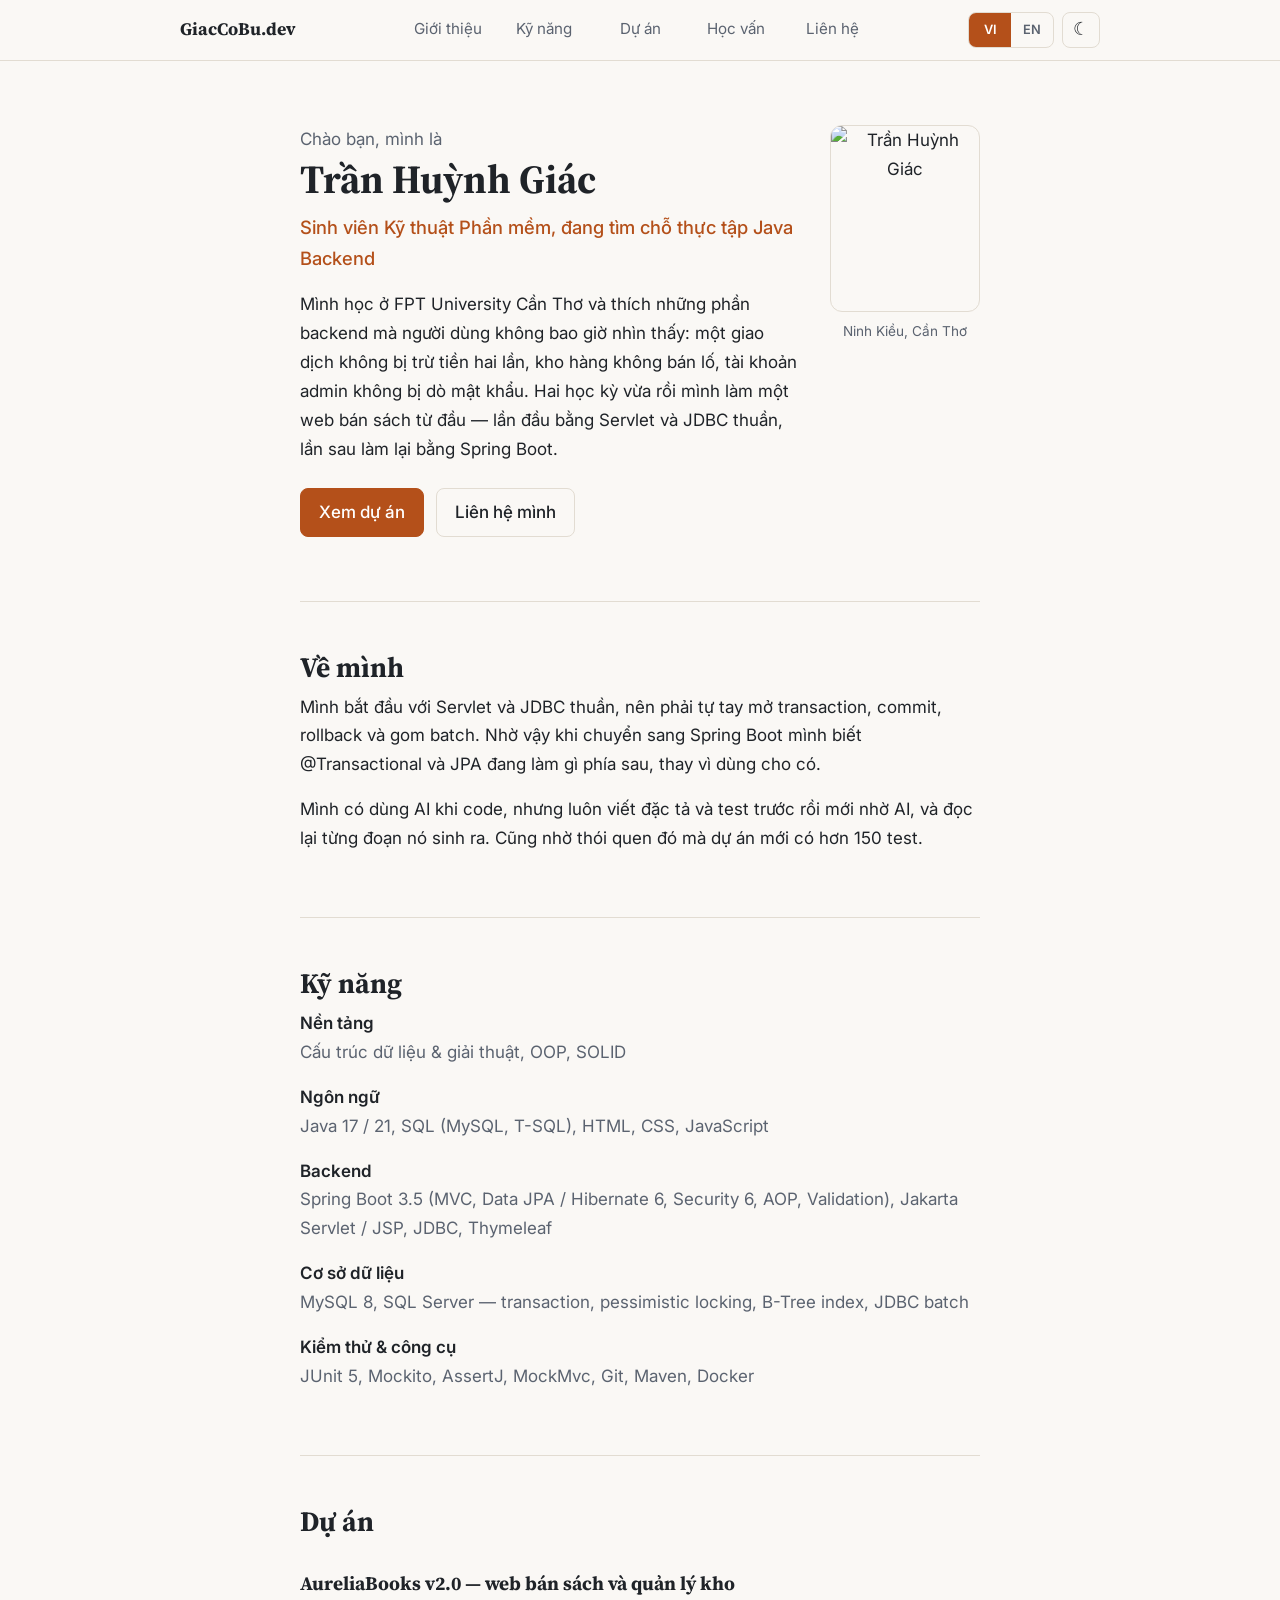
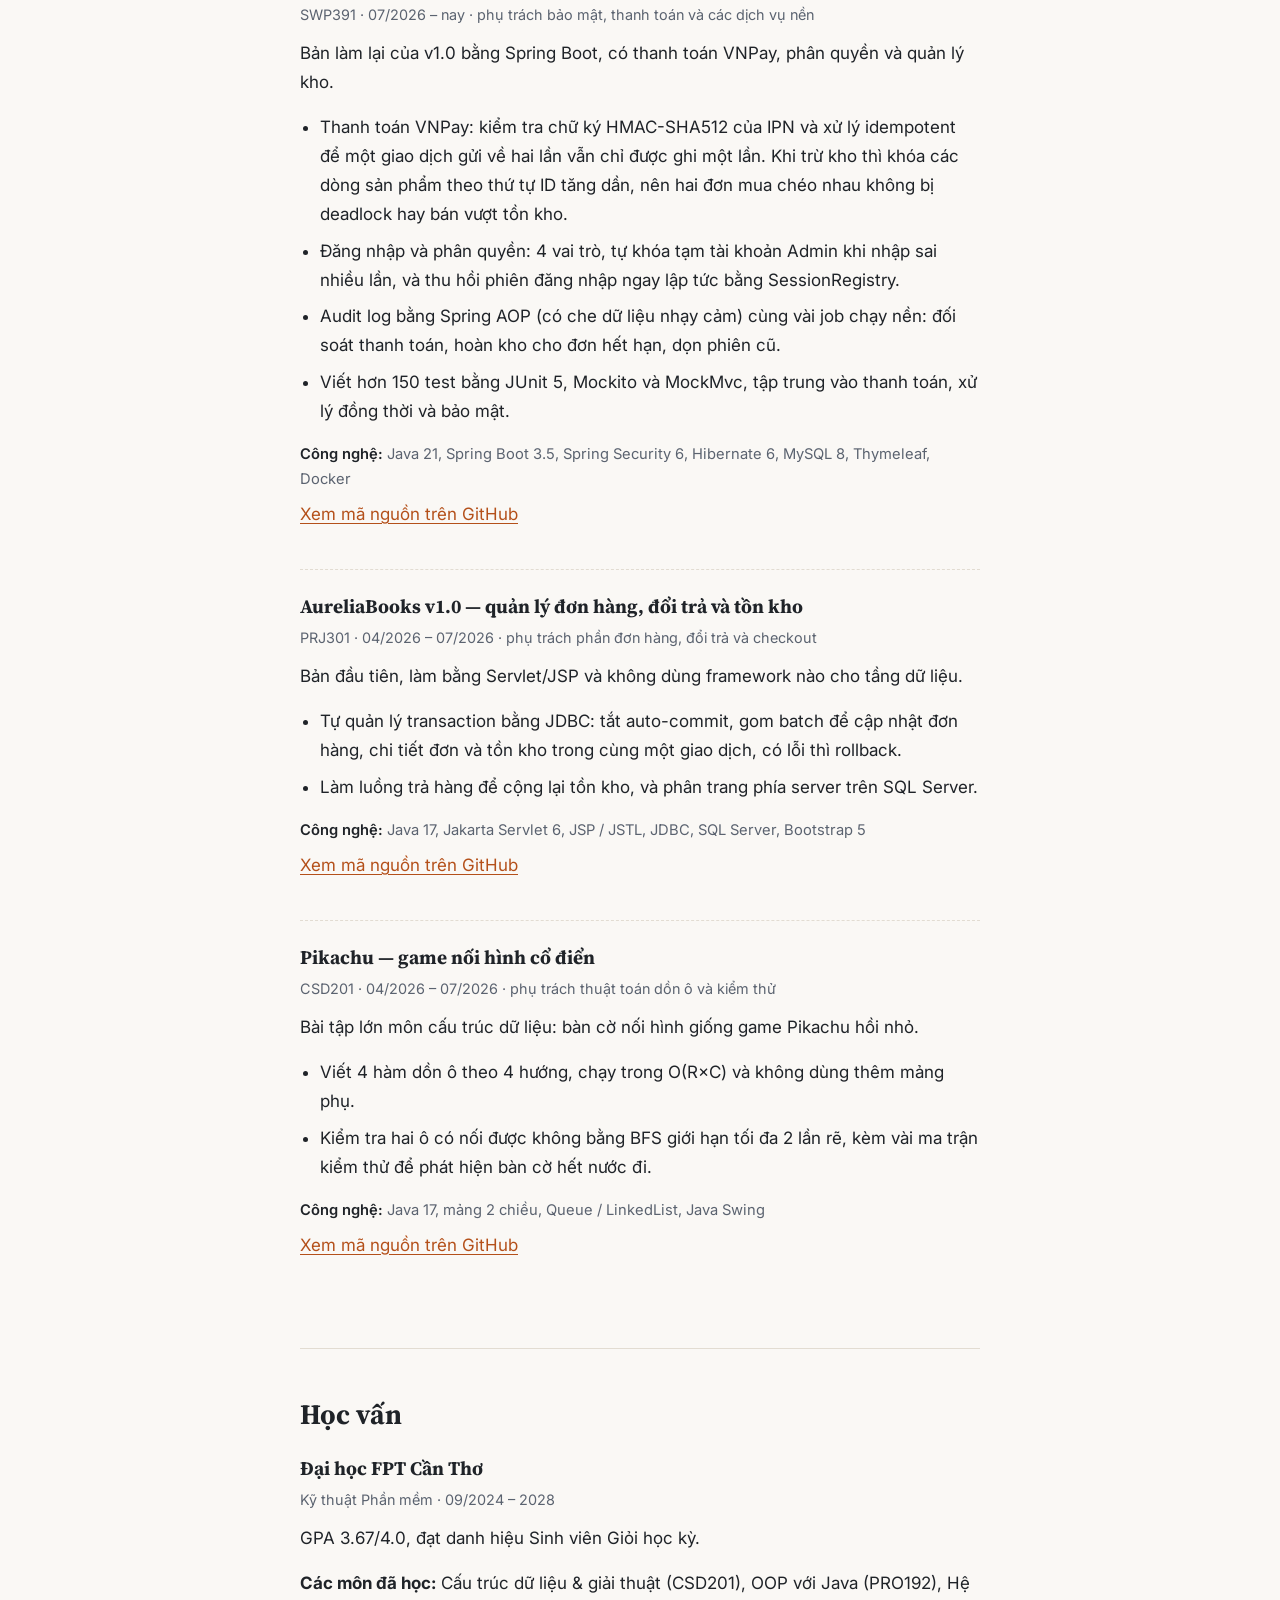
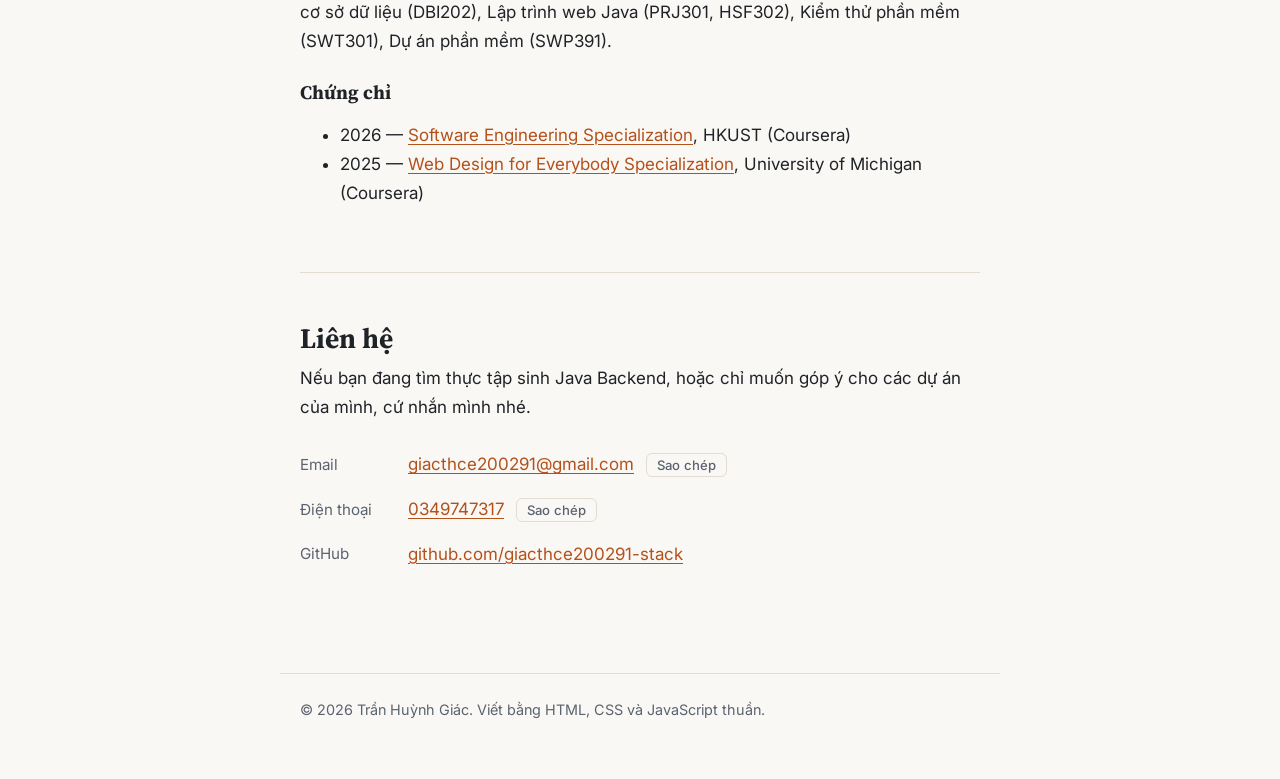
==== commit 5dab847b: "feat: initialize minimalist personal engineering portfolio" ====
--- a/index.html
+++ b/index.html
@@ -1,228 +1,254 @@
 <!DOCTYPE html>
-<html lang="en">
+<html lang="vi">
 <head>
-  <meta charset="UTF-8">
-  <meta name="viewport" content="width=device-width,initial-scale=1">
-  <title>My Portfolio — Tran Huynh Giac - BiTrux</title>
-  <meta name="description" content="Portfolio of LOQ — web developer and designer. Showcasing projects, skills, and ways to get in touch.">
-  <meta name="keywords" content="portfolio, web developer, UI, UX, JavaScript, HTML, CSS, projects">
-  <meta name="author" content="LOQ">
-  <meta name="theme-color" content="#0b132b">
-  <!-- preload main stylesheet for faster render -->
-  <link rel="preload" href="css/main.css" as="style">
-  <link href="https://fonts.googleapis.com/css2?family=Saira+Extra+Condensed:wght@400;600&display=swap" rel="stylesheet">
-  <link rel="stylesheet" href="css/main.css">
-  <link rel="stylesheet" href="css/style.css">
-
-  <!-- Open Graph / Social Preview -->
-  <meta property="og:title" content="My Portfolio — LOQ">
-  <meta property="og:description" content="Portfolio of LOQ — web developer and designer. Explore projects, case studies and contact info.">
-  <meta property="og:image" content="https://yourdomain.com/images/og-image.jpg">
-  <meta property="og:type" content="website">
-  <meta property="og:url" content="https://yourdomain.com/">
-
-  <!-- Twitter Card -->
-  <meta name="twitter:card" content="summary_large_image">
-  <meta name="twitter:title" content="My Portfolio — LOQ">
-  <meta name="twitter:description" content="Portfolio of LOQ — web developer and designer. Explore projects, case studies and contact info.">
-  <meta name="twitter:image" content="https://yourdomain.com/images/og-image.jpg">
-
-  <!-- Structured Data (JSON-LD) -->
-  <script type="application/ld+json">
-  {
-    "@context": "https://schema.org",
-    "@graph": [
-      {
-        "@type": "Person",
-        "name": "LOQ",
-        "url": "https://yourdomain.com/",
-        "image": "https://yourdomain.com/images/og-image.jpg",
-        "jobTitle": "Web Developer",
-        "description": "Portfolio of LOQ — web developer and designer. Showcasing projects, skills, and ways to get in touch.",
-        "sameAs": [
-          "https://github.com/yourusername",
-          "https://www.linkedin.com/in/yourprofile"
-        ]
-      },
-      {
-        "@type": "WebSite",
-        "name": "My Portfolio — LOQ",
-        "url": "https://yourdomain.com/",
-        "description": "Portfolio of LOQ — web developer and designer. Explore projects, case studies and contact info.",
-        "publisher": {
-          "@type": "Organization",
-          "name": "LOQ",
-          "logo": {
-            "@type": "ImageObject",
-            "url": "https://yourdomain.com/images/og-image.jpg"
-          }
-        }
+  <meta charset="UTF-8" />
+  <meta name="viewport" content="width=device-width, initial-scale=1" />
+  <title>GiacCoBu's Portfolio</title>
+  <meta
+    name="description"
+    content="Trang giới thiệu của Trần Huỳnh Giác, sinh viên Kỹ thuật Phần mềm FPT University Cần Thơ, đang tìm cơ hội thực tập Java Backend."
+  />
+
+  <!-- Chọn giao diện sáng/tối trước khi trang vẽ để không bị nháy màu. -->
+  <script>
+    (function () {
+      var theme = null;
+      try { theme = localStorage.getItem('portfolio_theme'); } catch (e) {}
+      if (theme !== 'light' && theme !== 'dark') {
+        theme = window.matchMedia && window.matchMedia('(prefers-color-scheme: dark)').matches ? 'dark' : 'light';
       }
-    ]
-  }
+      document.documentElement.setAttribute('data-theme', theme);
+    })();
   </script>
 
-  <!-- Favicon (replace with your favicon file) -->
-  <link rel="icon" href="images/favicon.ico" type="image/x-icon">
+  <link rel="preconnect" href="https://fonts.googleapis.com" />
+  <link rel="preconnect" href="https://fonts.gstatic.com" crossorigin />
+  <link
+    href="https://fonts.googleapis.com/css2?family=Inter:wght@400;500;600&family=Source+Serif+4:wght@600;700&display=swap"
+    rel="stylesheet"
+  />
+  <link rel="stylesheet" href="style.css" />
 </head>
-<body data-theme="dark">
-  <!-- Mobile Header -->
-  <header>
-    <h2>My Portfolio</h2>
-    <button class="menu-toggle" aria-controls="sidebar" aria-expanded="false" aria-label="Toggle navigation menu" type="button">&#9776;</button>
+
+<body>
+  <a class="skip-link" href="#main">Bỏ qua phần điều hướng</a>
+
+  <header class="site-header">
+    <div class="header-bar">
+      <a class="brand" href="#top">GiacCoBu.dev</a>
+
+      <nav class="nav-links" aria-label="Điều hướng chính">
+        <a href="#about" data-i18n="nav.about">Giới thiệu</a>
+        <a href="#skills" data-i18n="nav.skills">Kỹ năng</a>
+        <a href="#projects" data-i18n="nav.projects">Dự án</a>
+        <a href="#education" data-i18n="nav.education">Học vấn</a>
+        <a href="#contact" data-i18n="nav.contact">Liên hệ</a>
+      </nav>
+
+      <div class="controls">
+        <div class="lang-switch" role="group" aria-label="Language / Ngôn ngữ">
+          <button type="button" data-lang="vi" aria-pressed="true">VI</button>
+          <button type="button" data-lang="en" aria-pressed="false">EN</button>
+        </div>
+        <button
+          type="button"
+          id="theme-toggle"
+          class="theme-toggle"
+          data-i18n-label="ui.toggleTheme"
+          aria-label="Đổi giao diện sáng/tối"
+        >
+          <span class="theme-icon" aria-hidden="true"></span>
+        </button>
+      </div>
+    </div>
   </header>
 
-  <!-- Navigation -->
-  <nav id="sidebar" role="navigation" aria-label="Main navigation">
-    <ul>
-      <li><a href="#about">About Me</a></li>
-      <li><a href="#projects">Projects</a></li>
-      <li><a href="#skills">Skills</a></li>
-      <li><a href="#contact">Contact</a></li>
-    </ul>
-  </nav>
-
-  <!-- Main Content -->
-  <div class="container">
-    <main role="main">
-      <section id="about" class="reveal">
-        <h1>About Me</h1>
-        <p>Hi, I’m Trần Huỳnh Giác, a passionate second-year student at FPT University Cần Thơ, majoring in Information Technology.
-I have a strong interest in web development, UI/UX design, and software engineering, where I enjoy turning creative ideas into functional and visually appealing digital experiences.
-
-Driven by curiosity and continuous learning, I constantly seek to improve my skills in HTML, CSS, JavaScript, and modern frameworks. I’m also exploring backend technologies to build full-stack applications that are both efficient and user-friendly.
-
-Beyond coding, I value teamwork, clear communication, and a problem-solving mindset — qualities that help me thrive in both academic projects and personal pursuits. My goal is to become a well-rounded developer who can create technology that truly makes life easier and more connected.</p>
-      </section>
-
-      <section id="projects" class="reveal">
-        <h1>Projects</h1>
-        <p>Overview of key works and achievements.</p>
-        <!-- Carousel -->
-        <div class="carousel" aria-roledescription="carousel">
-          <div class="carousel-track">
-            <div class="slide" role="group" aria-label="Project 1">
-              <a href="project1.html" class="slide-link" aria-label="Open Project 1 details">
-                <img class="slide-media" src="images/P1-1.jpg" alt="Project 1 screenshot" loading="lazy" decoding="async" width="480" height="300" />
-                <div class="slide-content">
-                  <h3>Project 1</h3>
-                  <p class="project-desc">Responsive web app with interactive UI &amp; data visualizations.</p>
-                  <span class="view-btn" role="presentation">View Details</span>
-                </div>
-              </a>
-            </div>
-            <div class="slide" role="group" aria-label="Project 2">
-              <a href="project2.html" class="slide-link" aria-label="Open Project 2 details">
-                <img class="slide-media" src="images/P2-1.jpg" alt="Project 2 screenshot" loading="lazy" decoding="async" width="480" height="300" />
-                <div class="slide-content">
-                  <h3>Project 2</h3>
-                  <p class="project-desc">CMS-style project demonstrating API integration and auth.</p>
-                  <span class="view-btn" role="presentation">View Details</span>
-                </div>
-              </a>
-            </div>
-            <div class="slide" role="group" aria-label="Project 3">
-              <a href="project3.html" class="slide-link" aria-label="Open Project 3 details">
-                <img class="slide-media" src="images/P3-1.jpg" alt="Project 3 illustration" loading="lazy" decoding="async" width="480" height="300" />
-                <div class="slide-content">
-                  <h3>Project 3</h3>
-                  <p class="project-desc">Design-focused case study with prototypes &amp; usability improvements.</p>
-                  <span class="view-btn" role="presentation">View Details</span>
-                </div>
-              </a>
-            </div>
-          </div>
-          <button type="button" class="carousel-nav prev" aria-label="Previous slide">‹</button>
-          <button type="button" class="carousel-nav next" aria-label="Next slide">›</button>
-          <div class="carousel-dots" role="tablist" aria-label="Project slides"></div>
-        </div>
-      </section>
-
-      <section id="skills" class="reveal">
-        <h1>Skills</h1>
-        <p>Core Skills
-
-Web Development: HTML5, CSS3, JavaScript (ES6+)
-
-Responsive & Interactive UI Design
-
-Front-end Frameworks & Libraries: (React, Vue, Tailwind CSS – if applicable)
-
-Version Control: Git & GitHub
-
-UX/UI Design Principles
-
-Accessibility & Semantic HTML
-
-Cross-browser Compatibility
-
-Tools & Technologies
-
-Code Editors: VS Code, Sublime Text
-
-Design & Prototyping: Figma, Adobe XD
-
-Dev Tools: Chrome DevTools, Lighthouse
-
-API Integration & RESTful Services
-
-Basic knowledge of Node.js & backend interaction
-
-Soft Skills
-
-Problem Solving & Critical Thinking
-
-Collaboration & Teamwork
-
-Agile & Iterative Development
-
-Attention to Detail & Quality-focused.</p>
-      </section>
-
-      <section id="contact" class="reveal">
-        <h1>Contact</h1>
-        <!-- Map: change the query (Hanoi, Vietnam) to your city/school if desired -->
-        <div class="map-wrapper" role="region" aria-label="Location map">
-          <iframe
-            src="https://www.google.com/maps?q=CanTho,+Vietnam&output=embed"
-            title="Map showing Hanoi, Vietnam"
-            aria-label="Map showing Hanoi, Vietnam"
-            loading="lazy"
-            referrerpolicy="no-referrer-when-downgrade"
-          ></iframe>
-          <p class="map-link">
-            <a href="https://www.google.com/maps?q=Hanoi,+Vietnam" target="_blank" rel="noopener noreferrer">Open in Google Maps</a>
-          </p>
-        </div>
-
-        <form action="#" method="post" aria-label="Contact form">
-          <label class="sr-only" for="contact-name">Your Name</label>
-          <input id="contact-name" name="name" type="text" placeholder="Your Name" aria-label="Your name">
-
-          <label class="sr-only" for="contact-email">Your Email</label>
-          <input id="contact-email" name="email" type="email" placeholder="Your Email" aria-label="Your email">
-
-          <label class="sr-only" for="contact-message">Your Message</label>
-          <textarea id="contact-message" name="message" rows="4" placeholder="Your Message" aria-label="Your message"></textarea>
-
-          <button type="submit">Send Message</button>
-        </form>
-        <p>Email: tranhuynhgiac2006@gmail.com | Phone: 03497473117 | Facebook: Tran Huynh Giac</p>
-      </section>
-    </main>
-  </div>
-
-  <script src="js/main.js" defer></script>
-  <!-- inline script removed — functionality provided by js/main.js -->
-
-  <!-- Footer -->
-  <footer>
-    <div class="social-links">
-      <a href="#" aria-label="LinkedIn">🔗</a>
-      <a href="#" aria-label="GitHub">💻</a>
-      <a href="#" aria-label="Email">✉️</a>
-    </div>
-    <p>&copy; 2025 My Portfolio | Designed with ❤️</p>
+  <main id="main">
+    <!-- Giới thiệu nhanh -->
+    <section id="top" class="hero">
+      <div class="hero-text">
+        <p class="hero-greeting" data-i18n="hero.greeting">Chào bạn, mình là</p>
+        <h1>Trần Huỳnh Giác</h1>
+        <p class="hero-role" data-i18n="hero.role">
+          Sinh viên Kỹ thuật Phần mềm, đang tìm chỗ thực tập Java Backend
+        </p>
+        <p data-i18n="hero.intro">
+          Mình học ở FPT University Cần Thơ và thích những phần backend mà người dùng không bao giờ nhìn thấy: một giao dịch không bị trừ tiền hai lần, kho hàng không bán lố, tài khoản admin không bị dò mật khẩu. Hai học kỳ vừa rồi mình làm một web bán sách từ đầu — lần đầu bằng Servlet và JDBC thuần, lần sau làm lại bằng Spring Boot.
+        </p>
+        <p class="hero-actions">
+          <a class="button button-primary" href="#projects" data-i18n="hero.ctaProjects">Xem dự án</a>
+          <a class="button" href="#contact" data-i18n="hero.ctaContact">Liên hệ mình</a>
+        </p>
+      </div>
+
+      <figure class="hero-photo">
+        <img
+          src="images/avatar.png"
+          onerror="this.onerror=null; this.src='../exec-a46bb1da-b08e-4880-b7bb-cc45b82c7317.png';"
+          alt="Trần Huỳnh Giác"
+          width="150"
+          height="188"
+        />
+        <figcaption data-i18n="hero.location">Ninh Kiều, Cần Thơ</figcaption>
+      </figure>
+    </section>
+
+    <section id="about" class="section">
+      <h2 data-i18n="about.title">Về mình</h2>
+      <p data-i18n="about.p1">
+        Mình bắt đầu với Servlet và JDBC thuần, nên phải tự tay mở transaction, commit, rollback và gom batch. Nhờ vậy khi chuyển sang Spring Boot mình biết @Transactional và JPA đang làm gì phía sau, thay vì dùng cho có.
+      </p>
+      <p data-i18n="about.p2">
+        Mình có dùng AI khi code, nhưng luôn viết đặc tả và test trước rồi mới nhờ AI, và đọc lại từng đoạn nó sinh ra. Cũng nhờ thói quen đó mà dự án mới có hơn 150 test.
+      </p>
+    </section>
+
+    <section id="skills" class="section">
+      <h2 data-i18n="skills.title">Kỹ năng</h2>
+      <dl class="skill-list">
+        <div>
+          <dt data-i18n="skills.foundation.label">Nền tảng</dt>
+          <dd data-i18n="skills.foundation.value">Cấu trúc dữ liệu &amp; giải thuật, OOP, SOLID</dd>
+        </div>
+        <div>
+          <dt data-i18n="skills.languages.label">Ngôn ngữ</dt>
+          <dd>Java 17 / 21, SQL (MySQL, T-SQL), HTML, CSS, JavaScript</dd>
+        </div>
+        <div>
+          <dt data-i18n="skills.backend.label">Backend</dt>
+          <dd>Spring Boot 3.5 (MVC, Data JPA / Hibernate 6, Security 6, AOP, Validation), Jakarta Servlet / JSP, JDBC, Thymeleaf</dd>
+        </div>
+        <div>
+          <dt data-i18n="skills.database.label">Cơ sở dữ liệu</dt>
+          <dd>MySQL 8, SQL Server — transaction, pessimistic locking, B-Tree index, JDBC batch</dd>
+        </div>
+        <div>
+          <dt data-i18n="skills.tools.label">Kiểm thử &amp; công cụ</dt>
+          <dd>JUnit 5, Mockito, AssertJ, MockMvc, Git, Maven, Docker</dd>
+        </div>
+      </dl>
+    </section>
+
+    <section id="projects" class="section">
+      <h2 data-i18n="projects.title">Dự án</h2>
+
+      <article class="project">
+        <h3 data-i18n="p1.title">AureliaBooks v2.0 — web bán sách và quản lý kho</h3>
+        <p class="project-meta" data-i18n="p1.meta">
+          SWP391 · 07/2026 – nay · phụ trách bảo mật, thanh toán và các dịch vụ nền
+        </p>
+        <p data-i18n="p1.summary">
+          Bản làm lại của v1.0 bằng Spring Boot, có thanh toán VNPay, phân quyền và quản lý kho.
+        </p>
+        <ul>
+          <li data-i18n="p1.b1">Thanh toán VNPay: kiểm tra chữ ký HMAC-SHA512 của IPN và xử lý idempotent để một giao dịch gửi về hai lần vẫn chỉ được ghi một lần. Khi trừ kho thì khóa các dòng sản phẩm theo thứ tự ID tăng dần, nên hai đơn mua chéo nhau không bị deadlock hay bán vượt tồn kho.</li>
+          <li data-i18n="p1.b2">Đăng nhập và phân quyền: 4 vai trò, tự khóa tạm tài khoản Admin khi nhập sai nhiều lần, và thu hồi phiên đăng nhập ngay lập tức bằng SessionRegistry.</li>
+          <li data-i18n="p1.b3">Audit log bằng Spring AOP (có che dữ liệu nhạy cảm) cùng vài job chạy nền: đối soát thanh toán, hoàn kho cho đơn hết hạn, dọn phiên cũ.</li>
+          <li data-i18n="p1.b4">Viết hơn 150 test bằng JUnit 5, Mockito và MockMvc, tập trung vào thanh toán, xử lý đồng thời và bảo mật.</li>
+        </ul>
+        <p class="project-stack">
+          <span data-i18n="ui.stack">Công nghệ:</span>
+          Java 21, Spring Boot 3.5, Spring Security 6, Hibernate 6, MySQL 8, Thymeleaf, Docker
+        </p>
+        <p><a href="https://github.com/DungTLab/AureliaBooks_DDAGTech" target="_blank" rel="noopener noreferrer" data-i18n="ui.sourceCode">Xem mã nguồn trên GitHub</a></p>
+      </article>
+
+      <article class="project">
+        <h3 data-i18n="p2.title">AureliaBooks v1.0 — quản lý đơn hàng, đổi trả và tồn kho</h3>
+        <p class="project-meta" data-i18n="p2.meta">
+          PRJ301 · 04/2026 – 07/2026 · phụ trách phần đơn hàng, đổi trả và checkout
+        </p>
+        <p data-i18n="p2.summary">
+          Bản đầu tiên, làm bằng Servlet/JSP và không dùng framework nào cho tầng dữ liệu.
+        </p>
+        <ul>
+          <li data-i18n="p2.b1">Tự quản lý transaction bằng JDBC: tắt auto-commit, gom batch để cập nhật đơn hàng, chi tiết đơn và tồn kho trong cùng một giao dịch, có lỗi thì rollback.</li>
+          <li data-i18n="p2.b2">Làm luồng trả hàng để cộng lại tồn kho, và phân trang phía server trên SQL Server.</li>
+        </ul>
+        <p class="project-stack">
+          <span data-i18n="ui.stack">Công nghệ:</span>
+          Java 17, Jakarta Servlet 6, JSP / JSTL, JDBC, SQL Server, Bootstrap 5
+        </p>
+        <p><a href="https://github.com/DungTLab/AureliaBooks" target="_blank" rel="noopener noreferrer" data-i18n="ui.sourceCode">Xem mã nguồn trên GitHub</a></p>
+      </article>
+
+      <article class="project">
+        <h3 data-i18n="p3.title">Pikachu — game nối hình cổ điển</h3>
+        <p class="project-meta" data-i18n="p3.meta">
+          CSD201 · 04/2026 – 07/2026 · phụ trách thuật toán dồn ô và kiểm thử
+        </p>
+        <p data-i18n="p3.summary">
+          Bài tập lớn môn cấu trúc dữ liệu: bàn cờ nối hình giống game Pikachu hồi nhỏ.
+        </p>
+        <ul>
+          <li data-i18n="p3.b1">Viết 4 hàm dồn ô theo 4 hướng, chạy trong O(R×C) và không dùng thêm mảng phụ.</li>
+          <li data-i18n="p3.b2">Kiểm tra hai ô có nối được không bằng BFS giới hạn tối đa 2 lần rẽ, kèm vài ma trận kiểm thử để phát hiện bàn cờ hết nước đi.</li>
+        </ul>
+        <p class="project-stack">
+          <span data-i18n="ui.stack">Công nghệ:</span>
+          Java 17, mảng 2 chiều, Queue / LinkedList, Java Swing
+        </p>
+        <p><a href="https://github.com/DucKAnh006/CSD201_Assignment" target="_blank" rel="noopener noreferrer" data-i18n="ui.sourceCode">Xem mã nguồn trên GitHub</a></p>
+      </article>
+    </section>
+
+    <section id="education" class="section">
+      <h2 data-i18n="edu.title">Học vấn</h2>
+      <h3 data-i18n="edu.school">Đại học FPT Cần Thơ</h3>
+      <p class="project-meta" data-i18n="edu.major">Kỹ thuật Phần mềm · 09/2024 – 2028</p>
+      <p data-i18n="edu.gpa">GPA 3.67/4.0, đạt danh hiệu Sinh viên Giỏi học kỳ.</p>
+      <p>
+        <strong data-i18n="edu.coursesLabel">Các môn đã học:</strong>
+        <span data-i18n="edu.courses">Cấu trúc dữ liệu &amp; giải thuật (CSD201), OOP với Java (PRO192), Hệ cơ sở dữ liệu (DBI202), Lập trình web Java (PRJ301, HSF302), Kiểm thử phần mềm (SWT301), Dự án phần mềm (SWP391).</span>
+      </p>
+
+      <h3 data-i18n="edu.certsTitle">Chứng chỉ</h3>
+      <ul>
+        <li>
+          2026 —
+          <a href="https://coursera.org/share/a5b4890a0e99705eee067c2f6de6c660" target="_blank" rel="noopener noreferrer">Software Engineering Specialization</a>,
+          HKUST (Coursera)
+        </li>
+        <li>
+          2025 —
+          <a href="https://coursera.org/share/9da4cb2be9e7b241a049316df033bd10" target="_blank" rel="noopener noreferrer">Web Design for Everybody Specialization</a>,
+          University of Michigan (Coursera)
+        </li>
+      </ul>
+    </section>
+
+    <section id="contact" class="section">
+      <h2 data-i18n="contact.title">Liên hệ</h2>
+      <p data-i18n="contact.text">
+        Nếu bạn đang tìm thực tập sinh Java Backend, hoặc chỉ muốn góp ý cho các dự án của mình, cứ nhắn mình nhé.
+      </p>
+
+      <ul class="contact-list">
+        <li>
+          <span class="contact-label" data-i18n="contact.email">Email</span>
+          <a href="mailto:giacthce200291@gmail.com">giacthce200291@gmail.com</a>
+          <button type="button" class="copy-button" data-copy="giacthce200291@gmail.com" data-i18n="ui.copy">Sao chép</button>
+        </li>
+        <li>
+          <span class="contact-label" data-i18n="contact.phone">Điện thoại</span>
+          <a href="tel:+84349747317">0349747317</a>
+          <button type="button" class="copy-button" data-copy="0349747317" data-i18n="ui.copy">Sao chép</button>
+        </li>
+        <li>
+          <span class="contact-label" data-i18n="contact.github">GitHub</span>
+          <a href="https://github.com/giacthce200291-stack" target="_blank" rel="noopener noreferrer">github.com/giacthce200291-stack</a>
+        </li>
+      </ul>
+
+      <p id="copy-status" class="copy-status" role="status" aria-live="polite"></p>
+    </section>
+  </main>
+
+  <footer class="site-footer">
+    <p data-i18n="footer.text">© 2026 Trần Huỳnh Giác. Viết bằng HTML, CSS và JavaScript thuần.</p>
   </footer>
+
+  <script src="content.js"></script>
+  <script src="script.js"></script>
 </body>
 </html>
--- a/style.css
+++ b/style.css
@@ -0,0 +1,375 @@
+/* ==========================================================================
+   style.css — giao diện đơn giản: một cột đọc, chữ rõ ràng, ít hiệu ứng.
+   Màu sáng/tối đổi qua thuộc tính data-theme trên <html>.
+   ========================================================================== */
+
+:root {
+  --bg: #faf8f5;
+  --surface: #f1ede6;
+  --text: #1f2328;
+  --muted: #5b6370;
+  --line: #e2dcd2;
+  --accent: #b4501a;
+  --accent-text: #ffffff;
+
+  --font-body: 'Inter', system-ui, -apple-system, 'Segoe UI', Roboto, sans-serif;
+  --font-heading: 'Source Serif 4', Georgia, 'Times New Roman', serif;
+
+  --content-width: 720px;
+  --header-width: 960px;
+  --brand-column: 190px;
+  --nav-item-width: 96px;
+  --controls-column: 190px;
+}
+
+[data-theme='dark'] {
+  --bg: #15171b;
+  --surface: #1e2126;
+  --text: #e9e7e3;
+  --muted: #9aa1ac;
+  --line: #2b2f36;
+  --accent: #f19a5b;
+  --accent-text: #15171b;
+}
+
+*,
+*::before,
+*::after {
+  box-sizing: border-box;
+}
+
+html {
+  scroll-behavior: smooth;
+  scroll-padding-top: 88px;
+}
+
+body {
+  margin: 0;
+  background: var(--bg);
+  color: var(--text);
+  font-family: var(--font-body);
+  font-size: 1.0625rem;
+  line-height: 1.7;
+}
+
+h1,
+h2,
+h3 {
+  font-family: var(--font-heading);
+  line-height: 1.25;
+  margin: 0 0 0.5rem;
+}
+
+h1 { font-size: 2.5rem; }
+h2 { font-size: 1.75rem; }
+h3 { font-size: 1.2rem; margin-top: 1.5rem; }
+
+p { margin: 0 0 1rem; }
+
+a { color: var(--accent); text-underline-offset: 3px; }
+a:hover { text-decoration-thickness: 2px; }
+
+:focus-visible {
+  outline: 3px solid var(--accent);
+  outline-offset: 2px;
+  border-radius: 4px;
+}
+
+.skip-link {
+  position: absolute;
+  left: 12px;
+  top: -60px;
+  padding: 8px 14px;
+  background: var(--accent);
+  color: var(--accent-text);
+  border-radius: 6px;
+  z-index: 100;
+}
+.skip-link:focus { top: 12px; }
+
+/* ---------- Thanh điều hướng ----------
+   Ba cột có độ rộng cố định, mỗi mục menu cũng cố định, nên đổi VI/EN
+   (chữ dài ngắn khác nhau) cũng không làm các nút xê dịch. */
+
+.site-header {
+  position: sticky;
+  top: 0;
+  z-index: 50;
+  background: var(--bg);
+  border-bottom: 1px solid var(--line);
+}
+
+.header-bar {
+  max-width: var(--header-width);
+  margin: 0 auto;
+  padding: 10px 20px;
+  display: grid;
+  grid-template-columns: var(--brand-column) 1fr var(--controls-column);
+  align-items: center;
+}
+
+.brand {
+  font-family: var(--font-heading);
+  font-weight: 700;
+  font-size: 1.1rem;
+  color: var(--text);
+  text-decoration: none;
+  white-space: nowrap;
+}
+
+.nav-links {
+  display: flex;
+  justify-content: center;
+}
+
+.nav-links a {
+  flex: 0 0 var(--nav-item-width);
+  padding: 6px 0;
+  text-align: center;
+  white-space: nowrap;
+  font-size: 0.95rem;
+  color: var(--muted);
+  text-decoration: none;
+  border-bottom: 2px solid transparent;
+}
+
+.nav-links a:hover {
+  color: var(--text);
+  border-bottom-color: var(--accent);
+}
+
+.controls {
+  justify-self: end;
+  display: flex;
+  gap: 8px;
+}
+
+.lang-switch {
+  display: inline-flex;
+  border: 1px solid var(--line);
+  border-radius: 8px;
+  overflow: hidden;
+}
+
+.lang-switch button {
+  width: 42px;
+  height: 34px;
+  border: 0;
+  background: transparent;
+  color: var(--muted);
+  font: 600 0.8rem var(--font-body);
+  cursor: pointer;
+}
+
+.lang-switch button[aria-pressed='true'] {
+  background: var(--accent);
+  color: var(--accent-text);
+}
+
+.theme-toggle {
+  width: 38px;
+  height: 36px;
+  border: 1px solid var(--line);
+  border-radius: 8px;
+  background: transparent;
+  color: var(--text);
+  cursor: pointer;
+}
+
+/* Biểu tượng sáng/tối vẽ bằng CSS, không cần thư viện icon. */
+.theme-icon::before {
+  content: '\263E'; /* ☾ */
+  font-size: 1.1rem;
+}
+[data-theme='dark'] .theme-icon::before {
+  content: '\2600'; /* ☀ */
+}
+
+/* ---------- Bố cục nội dung ---------- */
+
+main,
+.site-footer {
+  max-width: var(--content-width);
+  margin: 0 auto;
+  padding: 0 20px;
+}
+
+.hero {
+  display: grid;
+  grid-template-columns: 1fr 150px;
+  gap: 32px;
+  align-items: start;
+  padding: 64px 0 48px;
+}
+
+.hero-greeting {
+  margin: 0;
+  color: var(--muted);
+}
+
+.hero-role {
+  font-size: 1.15rem;
+  font-weight: 500;
+  color: var(--accent);
+}
+
+.hero-actions {
+  display: flex;
+  flex-wrap: wrap;
+  gap: 12px;
+  margin-top: 1.5rem;
+}
+
+.hero-photo {
+  margin: 0;
+  text-align: center;
+}
+
+.hero-photo img {
+  display: block;
+  width: 150px;
+  height: auto;
+  border-radius: 12px;
+  object-fit: cover;
+  border: 1px solid var(--line);
+}
+
+.hero-photo figcaption {
+  margin-top: 8px;
+  font-size: 0.85rem;
+  color: var(--muted);
+}
+
+.section {
+  padding: 48px 0;
+  border-top: 1px solid var(--line);
+}
+
+.button {
+  display: inline-block;
+  padding: 9px 18px;
+  border: 1px solid var(--line);
+  border-radius: 8px;
+  color: var(--text);
+  font-weight: 500;
+  text-decoration: none;
+}
+.button:hover { border-color: var(--accent); }
+
+.button-primary {
+  background: var(--accent);
+  border-color: var(--accent);
+  color: var(--accent-text);
+}
+
+/* ---------- Kỹ năng ---------- */
+
+.skill-list { margin: 0; }
+.skill-list > div { margin-bottom: 1rem; }
+.skill-list dt { font-weight: 600; }
+.skill-list dd { margin: 0; color: var(--muted); }
+
+/* ---------- Dự án ---------- */
+
+.project {
+  padding: 24px 0;
+  border-bottom: 1px dashed var(--line);
+}
+.project:last-child { border-bottom: 0; }
+
+.project h3 { margin-top: 0; }
+
+.project-meta {
+  margin-bottom: 0.75rem;
+  font-size: 0.9rem;
+  color: var(--muted);
+}
+
+.project ul { padding-left: 1.25rem; margin: 0 0 1rem; }
+.project li { margin-bottom: 0.5rem; }
+
+.project-stack {
+  font-size: 0.92rem;
+  color: var(--muted);
+  margin-bottom: 0.5rem;
+}
+.project-stack span { font-weight: 600; color: var(--text); }
+
+/* ---------- Liên hệ ---------- */
+
+.contact-list {
+  list-style: none;
+  padding: 0;
+  margin: 1.25rem 0 0.5rem;
+}
+
+.contact-list li {
+  display: flex;
+  flex-wrap: wrap;
+  align-items: center;
+  gap: 8px 12px;
+  padding: 8px 0;
+}
+
+.contact-label {
+  flex: 0 0 96px;
+  color: var(--muted);
+  font-size: 0.95rem;
+}
+
+.copy-button {
+  padding: 3px 10px;
+  border: 1px solid var(--line);
+  border-radius: 6px;
+  background: transparent;
+  color: var(--muted);
+  font: 500 0.82rem var(--font-body);
+  cursor: pointer;
+}
+.copy-button:hover { border-color: var(--accent); color: var(--text); }
+
+.copy-status {
+  min-height: 1.7em;
+  font-size: 0.9rem;
+  color: var(--accent);
+}
+
+.site-footer {
+  padding-top: 24px;
+  padding-bottom: 40px;
+  border-top: 1px solid var(--line);
+  color: var(--muted);
+  font-size: 0.9rem;
+}
+
+/* ---------- Màn hình nhỏ ---------- */
+
+@media (max-width: 760px) {
+  .header-bar {
+    grid-template-columns: 1fr auto;
+    row-gap: 6px;
+  }
+
+  /* Hàng menu riêng, chia đều 5 mục để vẫn không xê dịch khi đổi ngôn ngữ. */
+  .nav-links {
+    grid-column: 1 / -1;
+    grid-row: 2;
+  }
+  .nav-links a {
+    flex: 1 1 0;
+    font-size: 0.82rem;
+  }
+
+  .hero {
+    grid-template-columns: 1fr;
+    padding-top: 40px;
+  }
+  .hero-photo { order: -1; text-align: left; }
+  .hero-photo img { width: 110px; }
+
+  h1 { font-size: 2rem; }
+}
+
+@media (prefers-reduced-motion: reduce) {
+  html { scroll-behavior: auto; }
+}
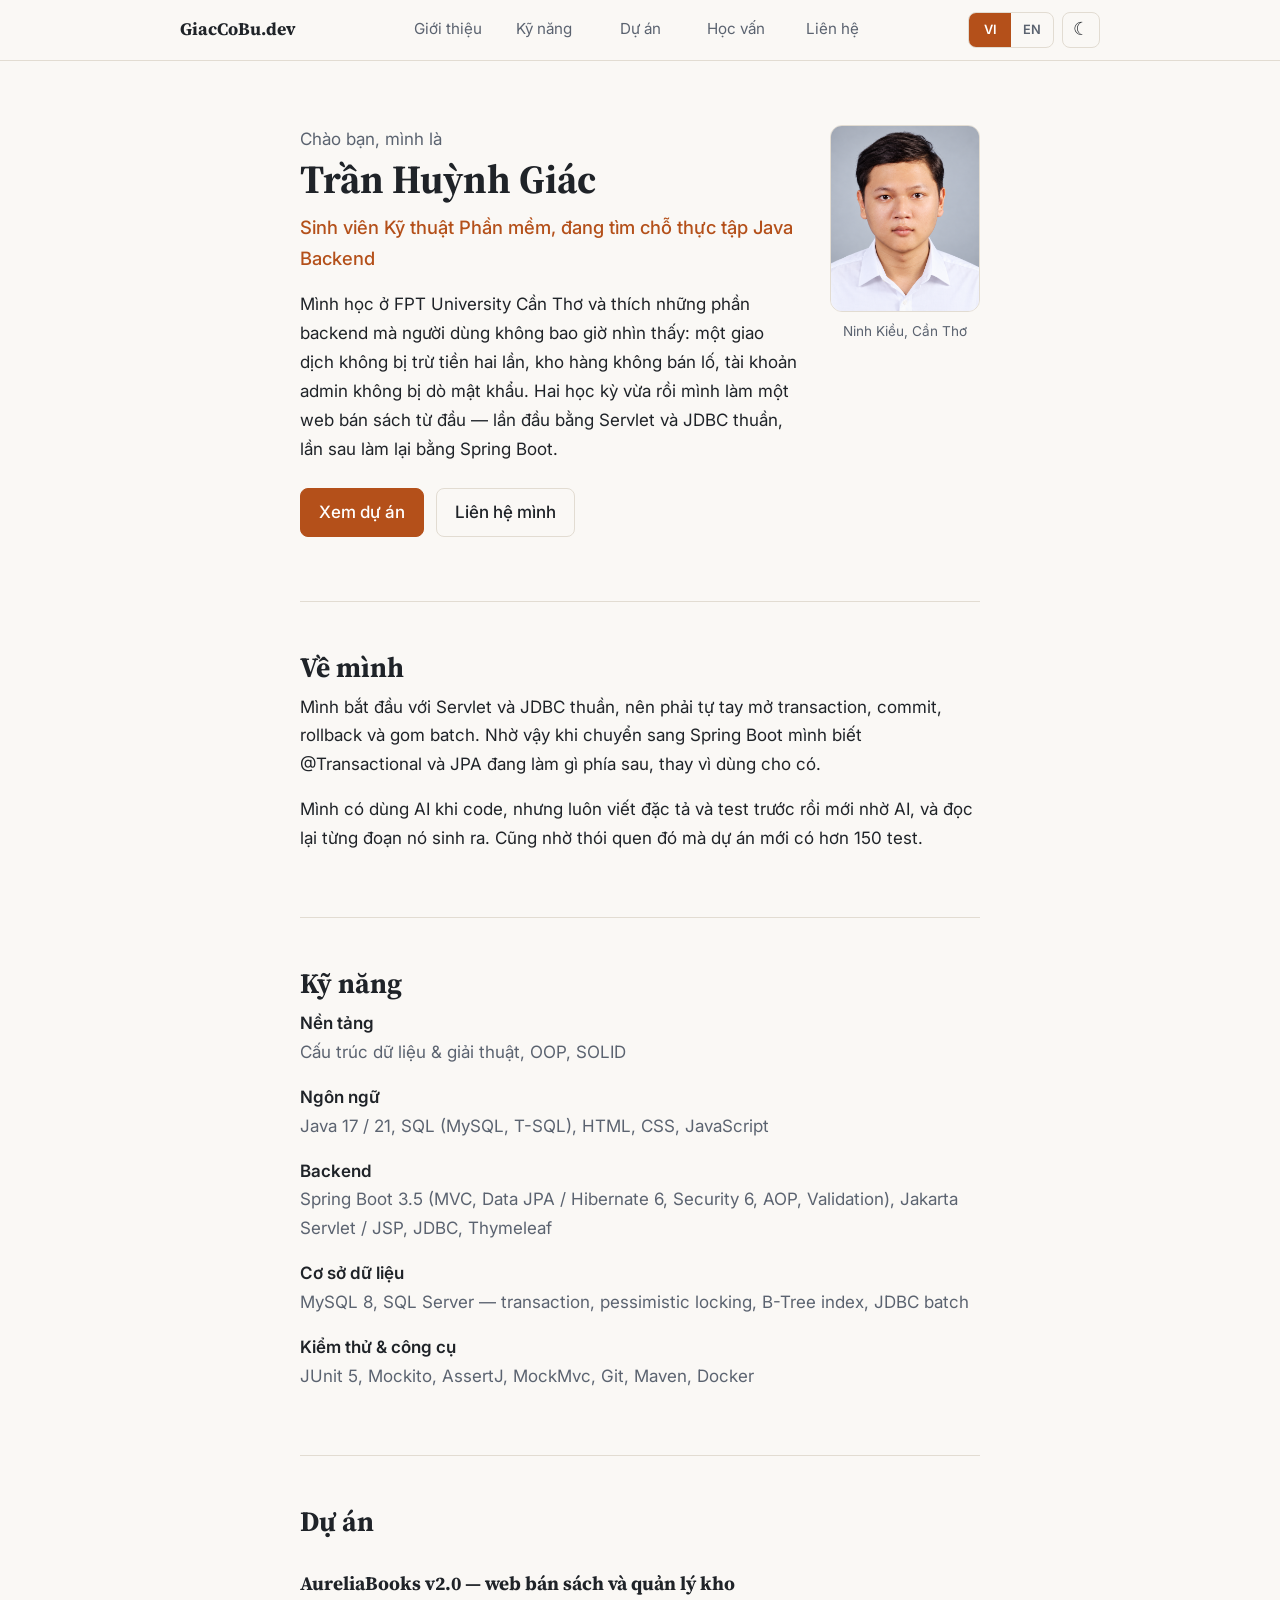
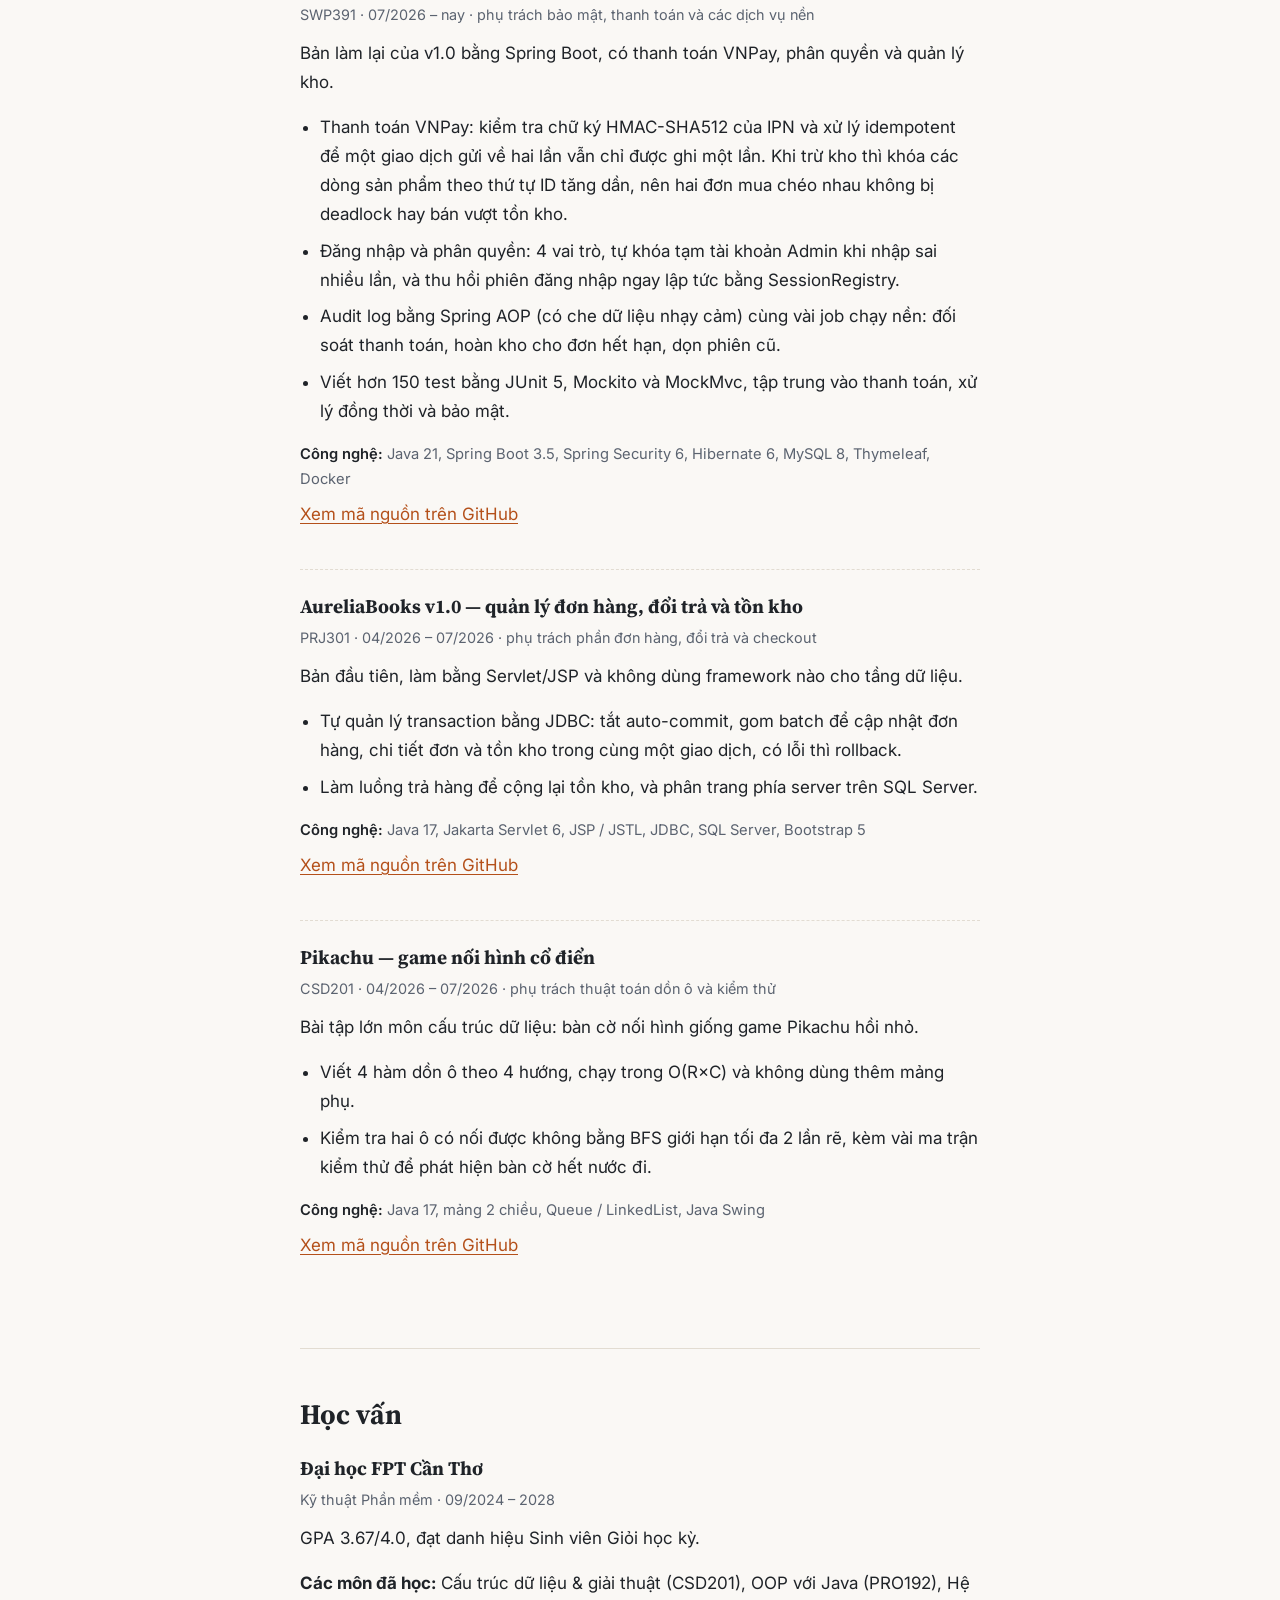
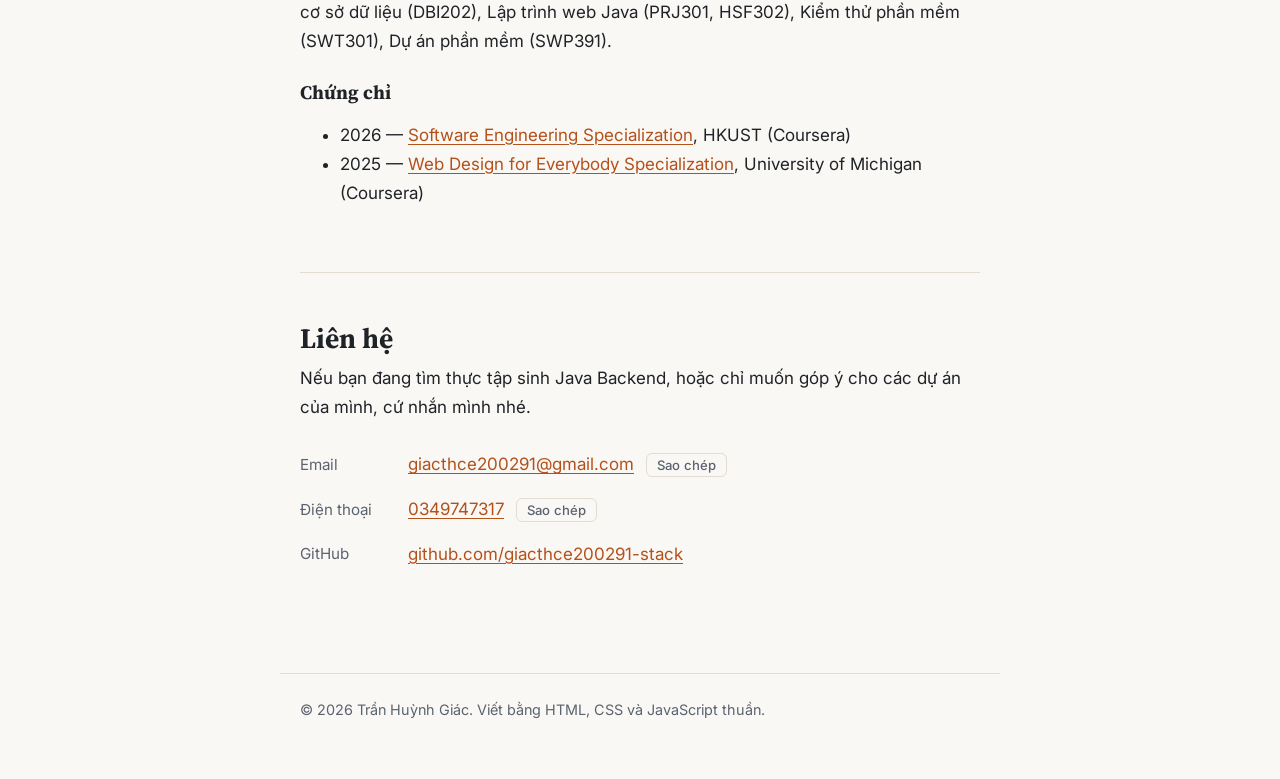
==== commit 963bd040: "fix: use relative image path for github pages compatibility" ====
--- a/index.html
+++ b/index.html
@@ -84,7 +84,7 @@
       <figure class="hero-photo">
         <img
           src="images/avatar.png"
-          onerror="this.onerror=null; this.src='../exec-a46bb1da-b08e-4880-b7bb-cc45b82c7317.png';"
+          onerror="this.onerror=null; this.src='images/MyPortrait.png';"
           alt="Trần Huỳnh Giác"
           width="150"
           height="188"
